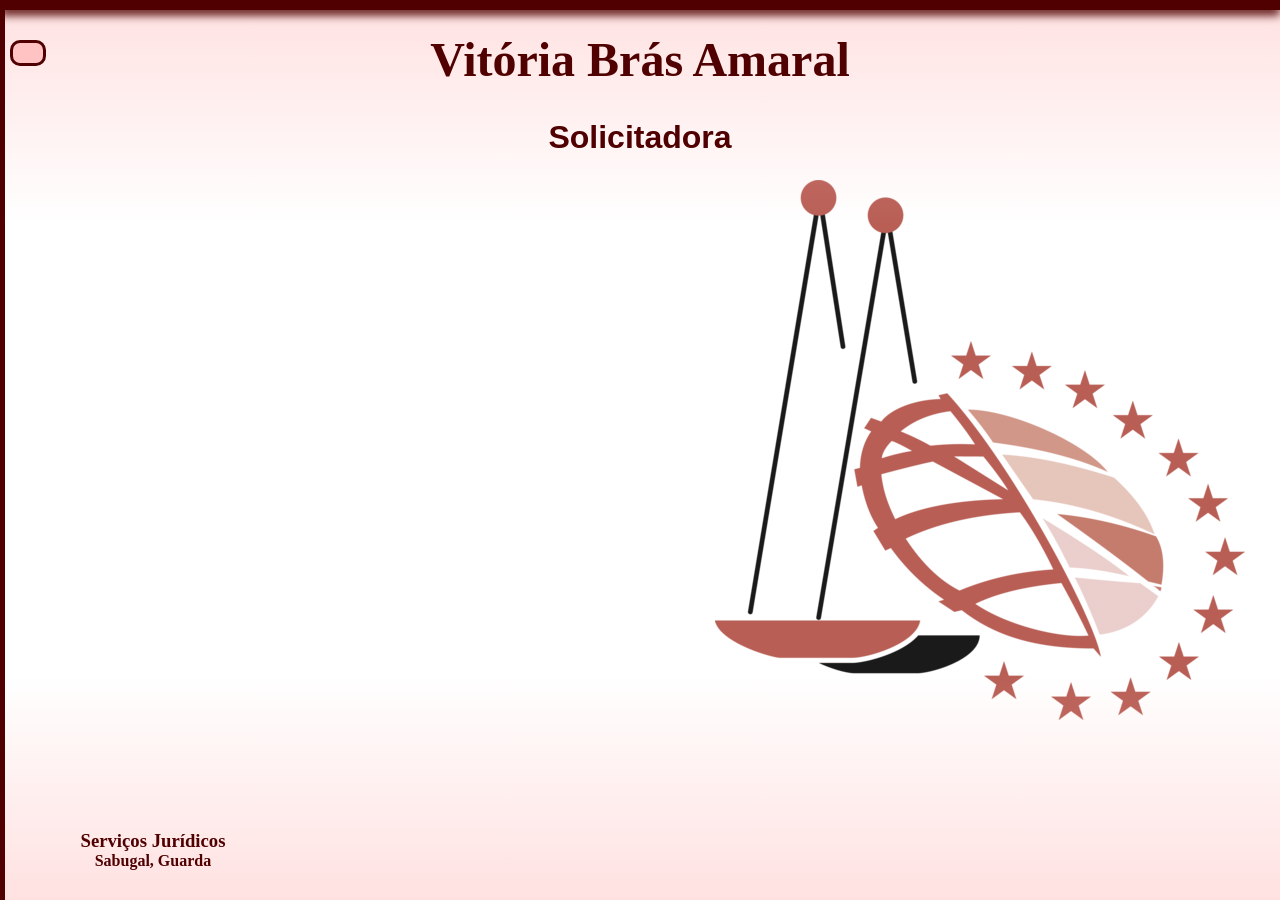
==== index.html @ fc7eff80 "Update index.html" ====
<!DOCTYPE html>
<html lang="pt">
<head>
    <meta charset="UTF-8">
    <title>Vitoria Amaral - Solicitadora</title>
    <link rel="icon" type="image/png" href="balan.png">
    <link rel="stylesheet" href="style.css">
</head>

<body onload="location.hash='#'" class="bg">

    <div class="header-bar"></div>

    <input type="checkbox" id="menu-toggle">
    <label for="menu-toggle" class="menu-btn"></label>

    <div class="sidebar">
        <br><br><br><br>
        <a href="#contactos">📞 Contactos</a>
        <a href="#servicos">📑 Serviços</a>
        <a href="#documentos">📄 Documentos</a>
        <a href="#consulta">📅 Marcações</a>
        <a href="#sobre">ℹ️ Sobre</a>
        <a href="#" class="close-menu">✖ Fechar</a>
    </div>
    
    <h1 class="titulo">Vitória Brás Amaral</h1>
    <h2 class="subtitulo">Solicitadora</h2>

    <br>

    <div id="contactos" class="conteudo">

        <div class="contact-item">
            <span class="icon">📞</span>
            <b>Telefone / Telemóvel:</b> 271753974 / 967000789
        </div>
        <br>
        <div class="contact-item">
            <span class="icon">📍</span>
            <b>Morada:</b> Largo da Fonte, nº 5, 1ºAndar, 6320-330
        </div>
        <br>
        <div class="contact-item">
            <span class="icon">📧</span>
            <b>Email:</b> 6556@solicitador.net
        </div>
        <br>
        <div class="contact-item">
            <span class="icon">⏰</span>
            <b>Horário:</b> Terça a Sexta-feira → 9:30 / 17:00
        </div>
        <br>
        <div class="modern-buttons">
            <a class="btn-modern call" href="tel:967000789">📞 Ligar</a>
            <a class="btn-modern email" href="mailto:6556@solicitador.net">✉️ Email</a>
            <a class="btn-modern whatsapp" href="https://wa.me/351967000789" target="_blank">💬 WhatsApp</a>
        </div>

    </div>

    <div id="servicos" class="conteudo">
        <h3>📑 Serviços Disponíveis</h3>
        <ul>
            <li>Reconhecimento de assinaturas</li>
            <li>Autenticação de documentos</li>
            <li>Processos jurídicos</li>
            <li>Apoio administrativo</li>
        </ul>
    </div>

    <div id="sobre" class="conteudo">
        <h3>ℹ️ Sobre</h3>
        <p>Profissional com vasta experiência em serviços jurídicos e administrativos.</p>
    </div>

    <div id="documentos" class="conteudo">
        <h3>📄 Documentos</h3>
        <ul>
            <li>Certidões</li>
            <li>Procurações</li>
            <li>Declarações</li>
        </ul>
    </div>

    <div id="consulta" class="conteudo">
    <h3>📅 Marcações</h3>

    <div class="modern-buttons">
        <a class="btn-modern call" href="tel:967000789">📞 Ligar</a>
        <a class="btn-modern email" href="mailto:6556@solicitador.net">✉️ Email</a>
        <a class="btn-modern whatsapp" href="https://wa.me/351967000789" target="_blank">💬 WhatsApp</a>
    </div>
</div>
    
    <div class="overlay"></div>

    <div class="footer-info">
        <h3 class="local">Serviços Jurídicos</h3>
        <h4 class="locala">Sabugal, Guarda</h4>
    </div>


</body>
</html>
---- style.css ----
.bg {
    background: linear-gradient(to bottom,rgba(255, 195, 195, 0.5),rgba(255, 255, 255, 0.10),rgba(255, 255, 255, 0.10),rgba(255, 255, 255, 0.10),rgba(255, 195, 195, 0.5)),url('solicitadora.png');
    background-repeat: no-repeat;
    background-position: right;
    background-attachment: fixed;
}

.titulo {
    color: rgb(80, 0, 0);
    font-size: 300%;
    font-family: Georgia, 'Times New Roman', Times, serif;
    text-align: center;   
}

.subtitulo {
    color: rgb(80, 0, 0);
    font-size: 200%;
    font-family: 'Franklin Gothic Medium', 'Arial Narrow', Arial, sans-serif;
    text-align: center;
}

.footer-info {
    position: fixed;
    bottom: 30px;
    text-align: center;
    transform: translateX(50%);
}

.footer-info h3,
.footer-info h4 {
    margin: 0;
    color: rgb(80, 0, 0);
}

#menu-toggle {
    display: none;
}

.menu-btn {
    position: fixed;
    top: 40px;
    left: 10px;
    background: rgb(255, 195, 195);
    color: rgb(80, 0, 0);
    padding: 10px 15px;
    font-weight: bold;
    border-radius: 10px;
    border: 3px solid rgb(80, 0, 0);
    cursor: pointer;
    z-index: 1000;
    text-align: center;
}

.menu-btn:hover {
    background: rgb(80 ,0, 0);
    color: rgb(255, 195, 195);
    border: 3px solid rgb(255, 195, 195);
    box-shadow: 0 0 15px rgb(80, 0, 0);
}

.sidebar {
    position: fixed;
    top: 0;
    left: -300px;
    overflow: hidden;
    width: 260px;
    height: 100%;
    background: linear-gradient(to bottom,rgba(255, 195, 195, 0.5),rgba(255, 255, 255, 0.10),rgba(255, 255, 255, 0.10),rgba(255, 255, 255, 0.10),rgba(255, 195, 195, 0.5));
    border-right: 5px solid rgb(80, 0, 0);
    padding: 20px;
    transition: 1s;
    z-index: 999;
}


.sidebar a {
    display: block;
    padding: 12px;
    margin: 10px 0;
    background: rgb(255, 195, 195);
    color: rgb(80, 0, 0);
    font-weight: bold;
    text-decoration: none;
    border-radius: 6px;
    border: 3px solid rgb(80, 0, 0);
    transition: 0.5s;
}

.sidebar a:hover {
    background: rgb(80, 0, 0);
    color: rgb(255, 195, 195);
    border: 3px solid rgb(255, 195, 195);
}

#menu-toggle:checked ~ .sidebar {
    left: 0;
}

.conteudo {
    width: 45%;
    padding: 25px;
    border: 4px solid rgb(80, 0, 0);
    background: linear-gradient(to bottom, rgb(255, 195, 195), rgb(255, 240, 240));
    border-radius: 25px;
    font-size: 20px;
    display: none;
    color: rgb(80, 0, 0);
    box-shadow: 0px 10px 25px rgb(80, 0, 0);
    transform: perspective(900px) rotateX(8deg) translateY(15px);
    opacity: 0;
    transition: opacity 1s ease, transform 1s ease;
    margin-left: 350px;
    position: relative;
    z-index: 1001;
}

#contactos:target,
#servicos:target,
#sobre:target,
#documentos:target {
    display: block;
    opacity: 1;
    transform: perspective(900px) rotateX(0deg) translateY(0);
}

.modern-buttons {
    margin-top: 25px;
    display: flex;
    gap: 10px;
}

.btn-modern {
    padding: 12px 22px;
    border-radius: 50px;
    font-size: 15px;
    font-weight: bold;
    text-decoration: none;
    color: rgb(80, 0, 0);
    background: linear-gradient(to bottom,rgb(255, 255, 255),rgb(255, 195, 195));
    border: 3px solid rgb(80, 0, 0);
    font-family: Verdana, Geneva, Tahoma, sans-serif;
    transition: 0.3s ease;
    display: flex;
    align-items: center;
    gap: 8px;
}

.btn-modern:hover {
    background: rgb(80, 0, 0);
    color: rgb(255, 195, 195);
    border-color: rgb(255, 195, 195);
    box-shadow: 0 0 15px rgb(80, 0, 0);
    transform: scale(1.07);
}

.close-menu {
    display: block;
    padding: 12px;
    margin-bottom: 20px;
    background: rgb(255, 195, 195);
    color: rgb(80, 0, 0);
    font-weight: bold;
    text-decoration: none;
    border-radius: 6px;
    border: 3px solid rgb(80, 0, 0);
    text-align: center;
}

.close-menu:hover {
    background: rgb(80, 0, 0);
    color: rgb(255, 195, 195);
    border-color: rgb(255, 195, 195);
}

#consulta:target {
    display: block;
    opacity: 1;
    transform: perspective(900px) rotateX(0deg) translateY(0);
}

.overlay {
    position: fixed;
    top: 0;
    left: 0;
    width: 100%;
    height: 100%;
    background: rgba(0,0,0,0.35);
    backdrop-filter: blur(3px);
    display: none;
    z-index: 900;
    transition: 0.5s ease;
}

#menu-toggle:checked ~ .overlay {
    display: block;
}

#menu-toggle:checked ~ .overlay {
    display: block;
}

#contactos:target ~ .overlay,
#servicos:target ~ .overlay,
#sobre:target ~ .overlay,
#documentos:target ~ .overlay,
#consulta:target ~ .overlay {
    display: block;
}

.header-bar {
    width: 100%;
    height: 10px;
    background: rgb(80, 0, 0);
    box-shadow: 0 5px 10px rgb(80, 0, 0);
    position: fixed;
    top: 0;
    left: 0;
    z-index: 1500;
}
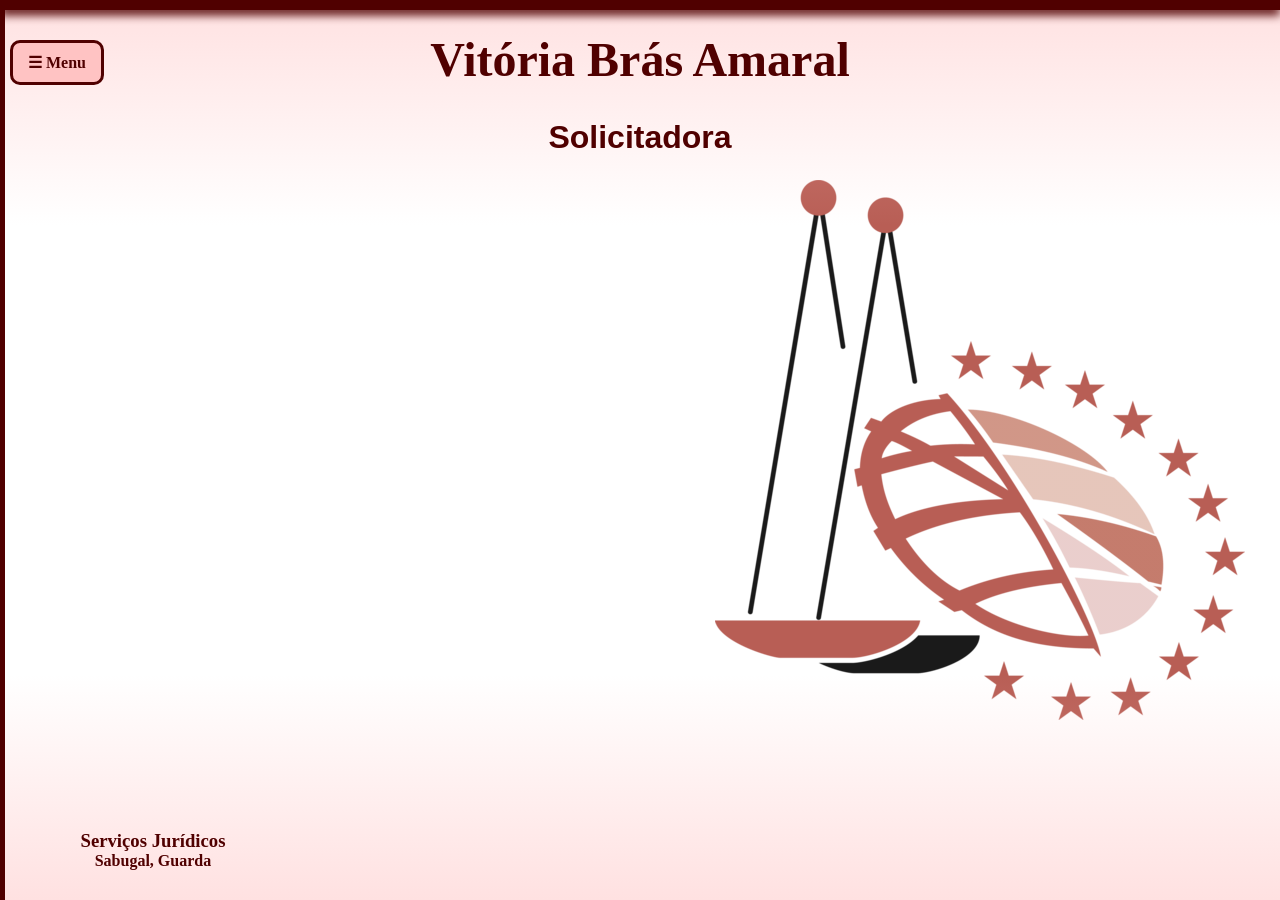
==== commit 81c7de5b: "Update index.html" ====
--- a/index.html
+++ b/index.html
@@ -21,7 +21,7 @@
         <a href="#documentos">📄 Documentos</a>
         <a href="#consulta">📅 Marcações</a>
         <a href="#sobre">ℹ️ Sobre</a>
-        <a href="#" class="close-menu">✖ Fechar</a>
+        <a href="#" class="close-menu">↩ Retroceder</a>
     </div>
     
     <h1 class="titulo">Vitória Brás Amaral</h1>
--- a/style.css
+++ b/style.css
@@ -56,6 +56,14 @@
     color: rgb(255, 195, 195);
     border: 3px solid rgb(255, 195, 195);
     box-shadow: 0 0 15px rgb(80, 0, 0);
+}
+
+.menu-btn::after {
+    content: "☰ Menu";
+}
+
+#menu-toggle:checked + .menu-btn::after {
+    content: "✖ Fechar";
 }
 
 .sidebar {
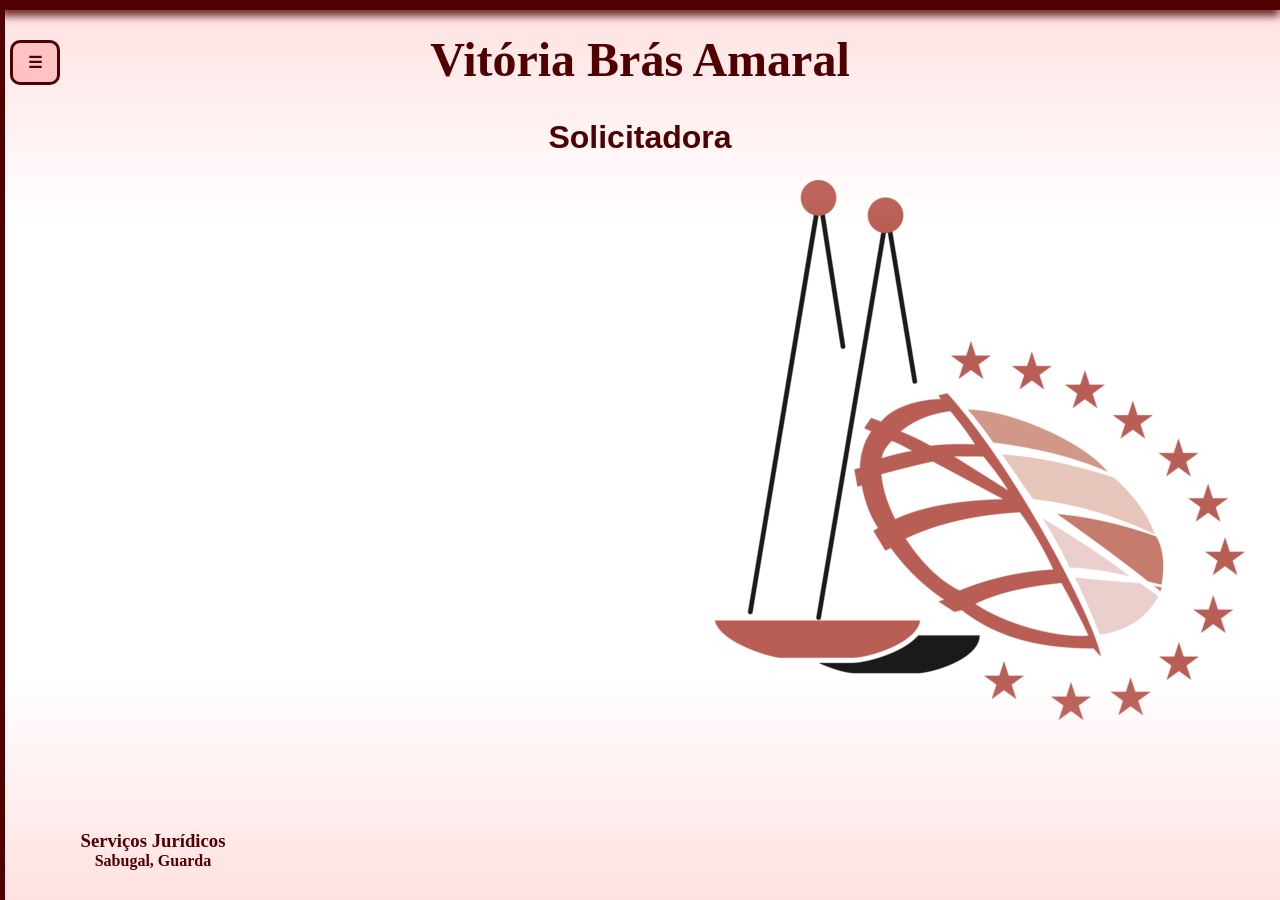
==== commit 3d1d42e0: "Update index.html" ====
--- a/index.html
+++ b/index.html
@@ -21,7 +21,7 @@
         <a href="#documentos">📄 Documentos</a>
         <a href="#consulta">📅 Marcações</a>
         <a href="#sobre">ℹ️ Sobre</a>
-        <a href="#" class="close-menu">↩ Retroceder</a>
+        <a href="#" class="back">↩ Retroceder</a>
     </div>
     
     <h1 class="titulo">Vitória Brás Amaral</h1>
--- a/style.css
+++ b/style.css
@@ -59,7 +59,7 @@
 }
 
 .menu-btn::after {
-    content: "☰ Menu";
+    content: "☰";
 }
 
 #menu-toggle:checked + .menu-btn::after {
@@ -161,7 +161,7 @@
     transform: scale(1.07);
 }
 
-.close-menu {
+.back {
     display: block;
     padding: 12px;
     margin-bottom: 20px;
@@ -174,7 +174,7 @@
     text-align: center;
 }
 
-.close-menu:hover {
+.back:hover {
     background: rgb(80, 0, 0);
     color: rgb(255, 195, 195);
     border-color: rgb(255, 195, 195);
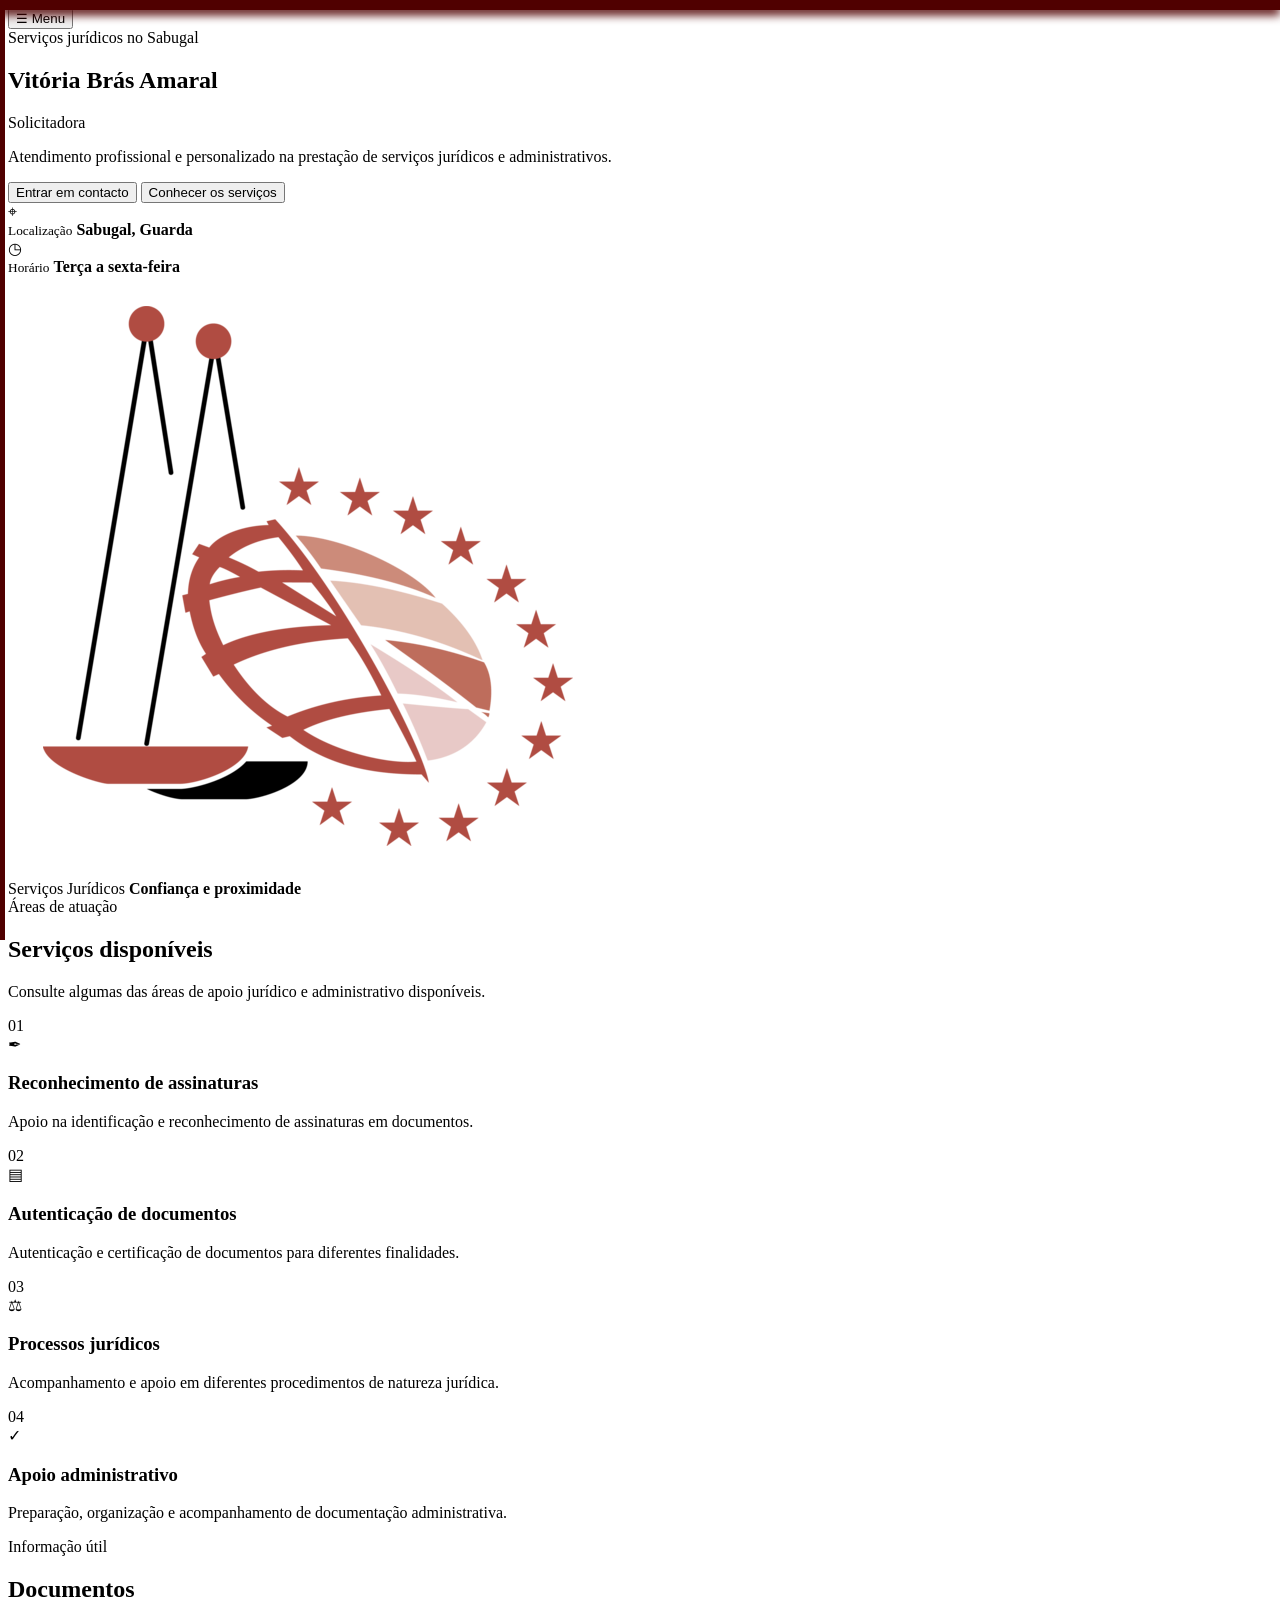
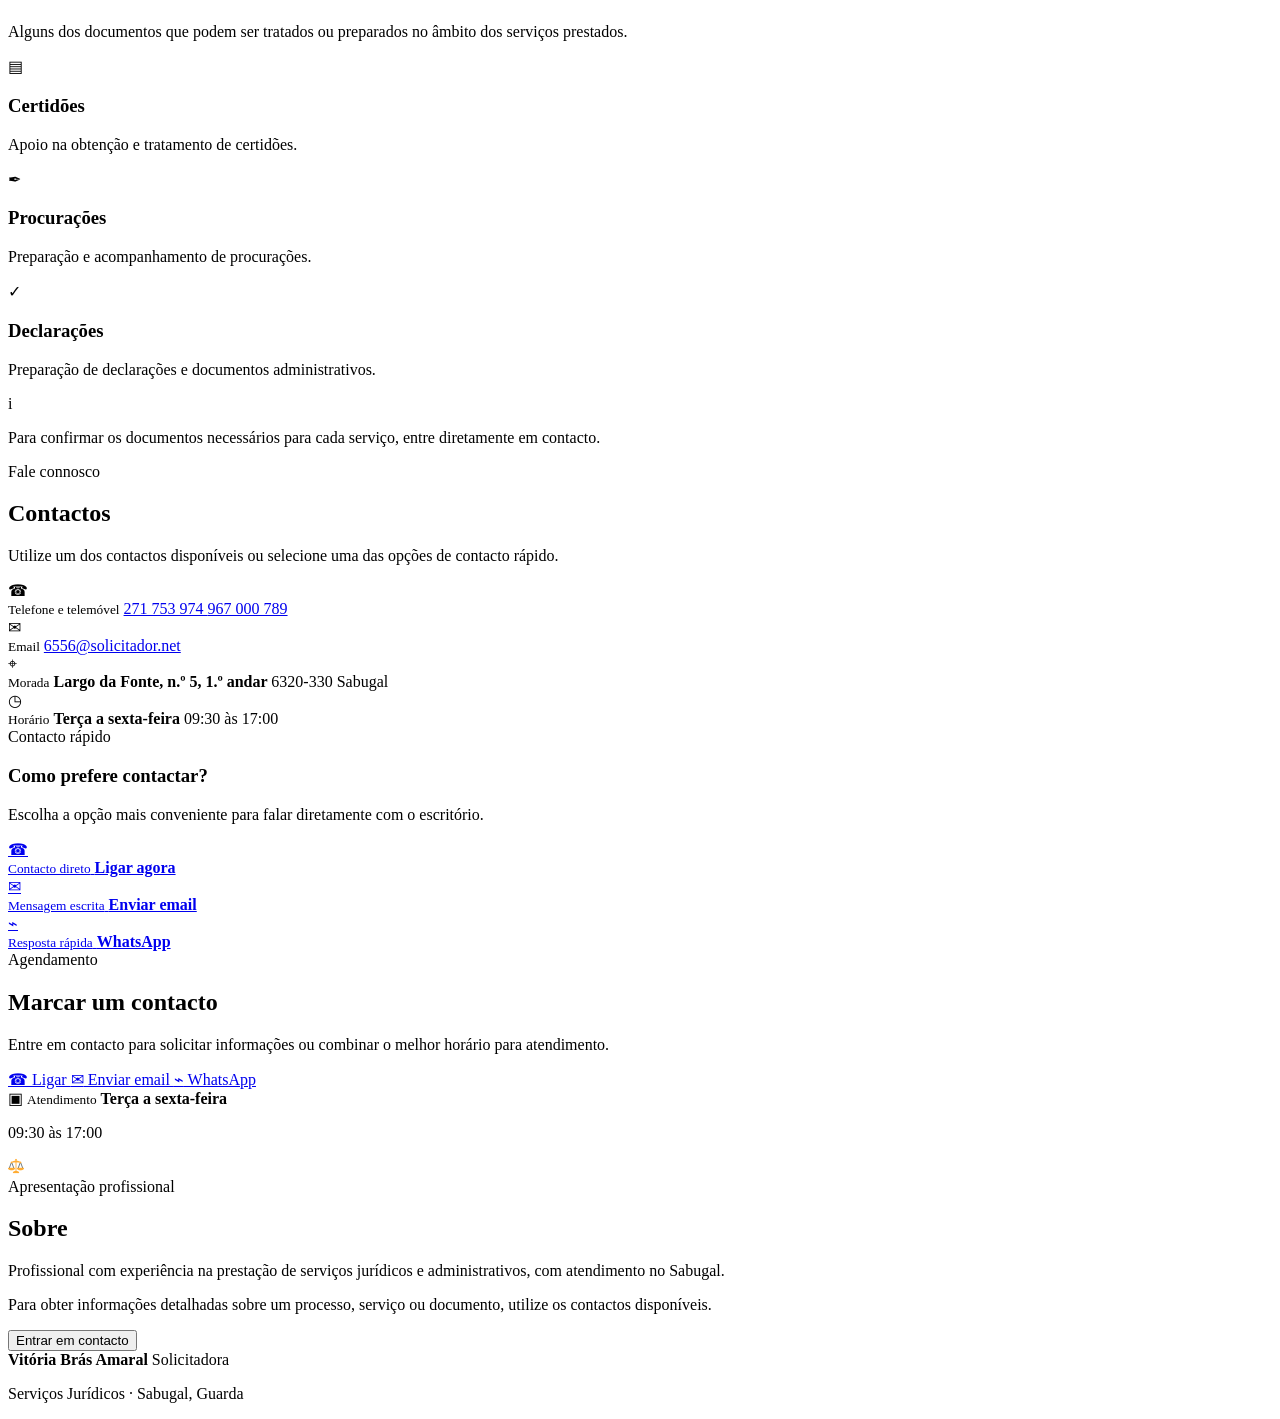
==== commit 87871b8b: "Update index.html" ====
--- a/index.html
+++ b/index.html
@@ -1,105 +1,643 @@
 <!DOCTYPE html>
-<html lang="pt">
+<html lang="pt-PT">
+
 <head>
     <meta charset="UTF-8">
-    <title>Vitoria Amaral - Solicitadora</title>
-    <link rel="icon" type="image/png" href="balan.png">
-    <link rel="stylesheet" href="style.css">
+
+    <meta
+        name="viewport"
+        content="width=device-width, initial-scale=1.0"
+    >
+
+    <meta
+        name="description"
+        content="Vitória Brás Amaral, Solicitadora no Sabugal. Serviços jurídicos, contactos e marcações."
+    >
+
+    <title>Vitória Brás Amaral | Solicitadora</title>
+
+    <link
+        rel="icon"
+        type="image/png"
+        href="balan.png"
+    >
+
+    <link
+        rel="stylesheet"
+        href="style.css"
+    >
 </head>
 
-<body onload="location.hash='#'" class="bg">
-
+<body>
+
+    <!-- Barra decorativa superior -->
     <div class="header-bar"></div>
 
-    <input type="checkbox" id="menu-toggle">
-    <label for="menu-toggle" class="menu-btn"></label>
-
-    <div class="sidebar">
-        <br><br><br><br>
-        <a href="#contactos">📞 Contactos</a>
-        <a href="#servicos">📑 Serviços</a>
-        <a href="#documentos">📄 Documentos</a>
-        <a href="#consulta">📅 Marcações</a>
-        <a href="#sobre">ℹ️ Sobre</a>
-        <a href="#" class="back">↩ Retroceder</a>
-    </div>
-    
-    <h1 class="titulo">Vitória Brás Amaral</h1>
-    <h2 class="subtitulo">Solicitadora</h2>
-
-    <br>
-
-    <div id="contactos" class="conteudo">
-
-        <div class="contact-item">
-            <span class="icon">📞</span>
-            <b>Telefone / Telemóvel:</b> 271753974 / 967000789
+    <!-- Botão que abre o menu lateral -->
+    <button
+        type="button"
+        class="menu-button"
+        id="menuButton"
+        aria-label="Abrir menu"
+        aria-expanded="false"
+        aria-controls="sidebar"
+    >
+        <span class="menu-icon">☰</span>
+        <span class="menu-button-text">Menu</span>
+    </button>
+
+    <!-- Fundo escuro apresentado quando o menu está aberto -->
+    <div
+        class="menu-overlay"
+        id="menuOverlay"
+    ></div>
+
+    <!-- Menu lateral -->
+    <aside
+        class="sidebar"
+        id="sidebar"
+        aria-hidden="true"
+    >
+        <div class="sidebar-header">
+
+            <div class="sidebar-brand">
+                <img
+                    src="balan.png"
+                    alt=""
+                    class="sidebar-logo"
+                >
+
+                <div>
+                    <strong>Vitória Brás Amaral</strong>
+                    <span>Solicitadora</span>
+                </div>
+            </div>
+
+            <button
+                type="button"
+                class="sidebar-close"
+                id="sidebarClose"
+                aria-label="Fechar menu"
+            >
+                ×
+            </button>
+
         </div>
-        <br>
-        <div class="contact-item">
-            <span class="icon">📍</span>
-            <b>Morada:</b> Largo da Fonte, nº 5, 1ºAndar, 6320-330
+
+        <nav
+            class="sidebar-navigation"
+            aria-label="Menu principal"
+        >
+            <button
+                type="button"
+                class="navigation-item active"
+                data-section="inicio"
+            >
+                <span class="navigation-icon">⌂</span>
+                <span>Início</span>
+            </button>
+
+            <button
+                type="button"
+                class="navigation-item"
+                data-section="servicos"
+            >
+                <span class="navigation-icon">⚖</span>
+                <span>Serviços</span>
+            </button>
+
+            <button
+                type="button"
+                class="navigation-item"
+                data-section="documentos"
+            >
+                <span class="navigation-icon">▤</span>
+                <span>Documentos</span>
+            </button>
+
+            <button
+                type="button"
+                class="navigation-item"
+                data-section="contactos"
+            >
+                <span class="navigation-icon">☎</span>
+                <span>Contactos</span>
+            </button>
+
+            <button
+                type="button"
+                class="navigation-item"
+                data-section="marcacoes"
+            >
+                <span class="navigation-icon">▣</span>
+                <span>Marcações</span>
+            </button>
+
+            <button
+                type="button"
+                class="navigation-item"
+                data-section="sobre"
+            >
+                <span class="navigation-icon">i</span>
+                <span>Sobre</span>
+            </button>
+        </nav>
+
+        <div class="sidebar-footer">
+            <span>Serviços Jurídicos</span>
+            <small>Sabugal, Guarda</small>
         </div>
-        <br>
-        <div class="contact-item">
-            <span class="icon">📧</span>
-            <b>Email:</b> 6556@solicitador.net
+    </aside>
+
+    <!-- Conteúdo principal -->
+    <main>
+
+        <!-- INÍCIO -->
+        <section
+            class="page-section active"
+            id="inicio"
+        >
+            <div class="hero">
+
+                <div class="hero-content">
+
+                    <div class="hero-label">
+                        Serviços jurídicos no Sabugal
+                    </div>
+
+                    <h1>
+                        Vitória Brás
+                        <span>Amaral</span>
+                    </h1>
+
+                    <p class="hero-profession">
+                        Solicitadora
+                    </p>
+
+                    <p class="hero-description">
+                        Atendimento profissional e personalizado na prestação
+                        de serviços jurídicos e administrativos.
+                    </p>
+
+                    <div class="hero-actions">
+
+                        <button
+                            type="button"
+                            class="primary-button"
+                            data-open-section="contactos"
+                        >
+                            Entrar em contacto
+                        </button>
+
+                        <button
+                            type="button"
+                            class="secondary-button"
+                            data-open-section="servicos"
+                        >
+                            Conhecer os serviços
+                        </button>
+
+                    </div>
+
+                    <div class="hero-details">
+
+                        <div class="hero-detail">
+                            <span class="detail-icon">⌖</span>
+
+                            <div>
+                                <small>Localização</small>
+                                <strong>Sabugal, Guarda</strong>
+                            </div>
+                        </div>
+
+                        <div class="hero-detail">
+                            <span class="detail-icon">◷</span>
+
+                            <div>
+                                <small>Horário</small>
+                                <strong>Terça a sexta-feira</strong>
+                            </div>
+                        </div>
+
+                    </div>
+
+                </div>
+
+                <div class="hero-image-area">
+
+                    <div class="hero-image-decoration"></div>
+
+                    <img
+                        src="solicitadora.png"
+                        alt="Imagem de apresentação profissional"
+                        class="hero-image"
+                    >
+
+                    <div class="professional-card">
+                        <span>Serviços Jurídicos</span>
+                        <strong>Confiança e proximidade</strong>
+                    </div>
+
+                </div>
+
+            </div>
+        </section>
+
+        <!-- SERVIÇOS -->
+        <section
+            class="page-section"
+            id="servicos"
+        >
+            <div class="section-container">
+
+                <div class="section-heading">
+                    <span class="section-label">Áreas de atuação</span>
+                    <h2>Serviços disponíveis</h2>
+
+                    <p>
+                        Consulte algumas das áreas de apoio jurídico e
+                        administrativo disponíveis.
+                    </p>
+                </div>
+
+                <div class="service-grid">
+
+                    <article class="service-card">
+                        <span class="service-number">01</span>
+                        <div class="service-icon">✒</div>
+                        <h3>Reconhecimento de assinaturas</h3>
+                        <p>
+                            Apoio na identificação e reconhecimento de
+                            assinaturas em documentos.
+                        </p>
+                    </article>
+
+                    <article class="service-card">
+                        <span class="service-number">02</span>
+                        <div class="service-icon">▤</div>
+                        <h3>Autenticação de documentos</h3>
+                        <p>
+                            Autenticação e certificação de documentos para
+                            diferentes finalidades.
+                        </p>
+                    </article>
+
+                    <article class="service-card">
+                        <span class="service-number">03</span>
+                        <div class="service-icon">⚖</div>
+                        <h3>Processos jurídicos</h3>
+                        <p>
+                            Acompanhamento e apoio em diferentes procedimentos
+                            de natureza jurídica.
+                        </p>
+                    </article>
+
+                    <article class="service-card">
+                        <span class="service-number">04</span>
+                        <div class="service-icon">✓</div>
+                        <h3>Apoio administrativo</h3>
+                        <p>
+                            Preparação, organização e acompanhamento de
+                            documentação administrativa.
+                        </p>
+                    </article>
+
+                </div>
+
+            </div>
+        </section>
+
+        <!-- DOCUMENTOS -->
+        <section
+            class="page-section"
+            id="documentos"
+        >
+            <div class="section-container">
+
+                <div class="section-heading">
+                    <span class="section-label">Informação útil</span>
+                    <h2>Documentos</h2>
+
+                    <p>
+                        Alguns dos documentos que podem ser tratados ou
+                        preparados no âmbito dos serviços prestados.
+                    </p>
+                </div>
+
+                <div class="document-list">
+
+                    <article class="document-card">
+                        <span class="document-icon">▤</span>
+
+                        <div>
+                            <h3>Certidões</h3>
+                            <p>
+                                Apoio na obtenção e tratamento de certidões.
+                            </p>
+                        </div>
+                    </article>
+
+                    <article class="document-card">
+                        <span class="document-icon">✒</span>
+
+                        <div>
+                            <h3>Procurações</h3>
+                            <p>
+                                Preparação e acompanhamento de procurações.
+                            </p>
+                        </div>
+                    </article>
+
+                    <article class="document-card">
+                        <span class="document-icon">✓</span>
+
+                        <div>
+                            <h3>Declarações</h3>
+                            <p>
+                                Preparação de declarações e documentos
+                                administrativos.
+                            </p>
+                        </div>
+                    </article>
+
+                </div>
+
+                <div class="section-note">
+                    <span>i</span>
+
+                    <p>
+                        Para confirmar os documentos necessários para cada
+                        serviço, entre diretamente em contacto.
+                    </p>
+                </div>
+
+            </div>
+        </section>
+
+        <!-- CONTACTOS -->
+        <section
+            class="page-section"
+            id="contactos"
+        >
+            <div class="section-container">
+
+                <div class="section-heading">
+                    <span class="section-label">Fale connosco</span>
+                    <h2>Contactos</h2>
+
+                    <p>
+                        Utilize um dos contactos disponíveis ou selecione uma
+                        das opções de contacto rápido.
+                    </p>
+                </div>
+
+                <div class="contact-layout">
+
+                    <div class="contact-cards">
+
+                        <article class="contact-card">
+                            <span class="contact-icon">☎</span>
+
+                            <div>
+                                <small>Telefone e telemóvel</small>
+
+                                <a href="tel:271753974">
+                                    271 753 974
+                                </a>
+
+                                <a href="tel:967000789">
+                                    967 000 789
+                                </a>
+                            </div>
+                        </article>
+
+                        <article class="contact-card">
+                            <span class="contact-icon">✉</span>
+
+                            <div>
+                                <small>Email</small>
+
+                                <a href="mailto:6556@solicitador.net">
+                                    6556@solicitador.net
+                                </a>
+                            </div>
+                        </article>
+
+                        <article class="contact-card">
+                            <span class="contact-icon">⌖</span>
+
+                            <div>
+                                <small>Morada</small>
+
+                                <strong>
+                                    Largo da Fonte, n.º 5, 1.º andar
+                                </strong>
+
+                                <span>6320-330 Sabugal</span>
+                            </div>
+                        </article>
+
+                        <article class="contact-card">
+                            <span class="contact-icon">◷</span>
+
+                            <div>
+                                <small>Horário</small>
+                                <strong>Terça a sexta-feira</strong>
+                                <span>09:30 às 17:00</span>
+                            </div>
+                        </article>
+
+                    </div>
+
+                    <div class="quick-contact">
+
+                        <span class="section-label">Contacto rápido</span>
+                        <h3>Como prefere contactar?</h3>
+
+                        <p>
+                            Escolha a opção mais conveniente para falar
+                            diretamente com o escritório.
+                        </p>
+
+                        <div class="quick-contact-buttons">
+
+                            <a
+                                class="contact-action"
+                                href="tel:967000789"
+                            >
+                                <span>☎</span>
+                                <div>
+                                    <small>Contacto direto</small>
+                                    <strong>Ligar agora</strong>
+                                </div>
+                            </a>
+
+                            <a
+                                class="contact-action"
+                                href="mailto:6556@solicitador.net"
+                            >
+                                <span>✉</span>
+                                <div>
+                                    <small>Mensagem escrita</small>
+                                    <strong>Enviar email</strong>
+                                </div>
+                            </a>
+
+                            <a
+                                class="contact-action"
+                                href="https://wa.me/351967000789"
+                                target="_blank"
+                                rel="noopener noreferrer"
+                            >
+                                <span>⌁</span>
+                                <div>
+                                    <small>Resposta rápida</small>
+                                    <strong>WhatsApp</strong>
+                                </div>
+                            </a>
+
+                        </div>
+
+                    </div>
+
+                </div>
+
+            </div>
+        </section>
+
+        <!-- MARCAÇÕES -->
+        <section
+            class="page-section"
+            id="marcacoes"
+        >
+            <div class="section-container">
+
+                <div class="booking-panel">
+
+                    <div class="booking-content">
+                        <span class="section-label">Agendamento</span>
+                        <h2>Marcar um contacto</h2>
+
+                        <p>
+                            Entre em contacto para solicitar informações ou
+                            combinar o melhor horário para atendimento.
+                        </p>
+
+                        <div class="booking-options">
+
+                            <a
+                                href="tel:967000789"
+                                class="booking-button"
+                            >
+                                <span>☎</span>
+                                Ligar
+                            </a>
+
+                            <a
+                                href="mailto:6556@solicitador.net"
+                                class="booking-button"
+                            >
+                                <span>✉</span>
+                                Enviar email
+                            </a>
+
+                            <a
+                                href="https://wa.me/351967000789"
+                                target="_blank"
+                                rel="noopener noreferrer"
+                                class="booking-button"
+                            >
+                                <span>⌁</span>
+                                WhatsApp
+                            </a>
+
+                        </div>
+
+                    </div>
+
+                    <div class="booking-decoration">
+
+                        <div class="calendar-card">
+                            <span class="calendar-icon">▣</span>
+                            <small>Atendimento</small>
+                            <strong>Terça a sexta-feira</strong>
+                            <p>09:30 às 17:00</p>
+                        </div>
+
+                    </div>
+
+                </div>
+
+            </div>
+        </section>
+
+        <!-- SOBRE -->
+        <section
+            class="page-section"
+            id="sobre"
+        >
+            <div class="section-container">
+
+                <div class="about-layout">
+
+                    <div class="about-visual">
+                        <img
+                            src="balan.png"
+                            alt=""
+                            class="about-logo"
+                        >
+                    </div>
+
+                    <div class="about-content">
+                        <span class="section-label">
+                            Apresentação profissional
+                        </span>
+
+                        <h2>Sobre</h2>
+
+                        <p>
+                            Profissional com experiência na prestação de
+                            serviços jurídicos e administrativos, com
+                            atendimento no Sabugal.
+                        </p>
+
+                        <p>
+                            Para obter informações detalhadas sobre um processo,
+                            serviço ou documento, utilize os contactos
+                            disponíveis.
+                        </p>
+
+                        <button
+                            type="button"
+                            class="primary-button"
+                            data-open-section="contactos"
+                        >
+                            Entrar em contacto
+                        </button>
+
+                    </div>
+
+                </div>
+
+            </div>
+        </section>
+
+    </main>
+
+    <!-- Rodapé -->
+    <footer class="main-footer">
+
+        <div>
+            <strong>Vitória Brás Amaral</strong>
+            <span>Solicitadora</span>
         </div>
-        <br>
-        <div class="contact-item">
-            <span class="icon">⏰</span>
-            <b>Horário:</b> Terça a Sexta-feira → 9:30 / 17:00
-        </div>
-        <br>
-        <div class="modern-buttons">
-            <a class="btn-modern call" href="tel:967000789">📞 Ligar</a>
-            <a class="btn-modern email" href="mailto:6556@solicitador.net">✉️ Email</a>
-            <a class="btn-modern whatsapp" href="https://wa.me/351967000789" target="_blank">💬 WhatsApp</a>
-        </div>
-
-    </div>
-
-    <div id="servicos" class="conteudo">
-        <h3>📑 Serviços Disponíveis</h3>
-        <ul>
-            <li>Reconhecimento de assinaturas</li>
-            <li>Autenticação de documentos</li>
-            <li>Processos jurídicos</li>
-            <li>Apoio administrativo</li>
-        </ul>
-    </div>
-
-    <div id="sobre" class="conteudo">
-        <h3>ℹ️ Sobre</h3>
-        <p>Profissional com vasta experiência em serviços jurídicos e administrativos.</p>
-    </div>
-
-    <div id="documentos" class="conteudo">
-        <h3>📄 Documentos</h3>
-        <ul>
-            <li>Certidões</li>
-            <li>Procurações</li>
-            <li>Declarações</li>
-        </ul>
-    </div>
-
-    <div id="consulta" class="conteudo">
-    <h3>📅 Marcações</h3>
-
-    <div class="modern-buttons">
-        <a class="btn-modern call" href="tel:967000789">📞 Ligar</a>
-        <a class="btn-modern email" href="mailto:6556@solicitador.net">✉️ Email</a>
-        <a class="btn-modern whatsapp" href="https://wa.me/351967000789" target="_blank">💬 WhatsApp</a>
-    </div>
-</div>
-    
-    <div class="overlay"></div>
-
-    <div class="footer-info">
-        <h3 class="local">Serviços Jurídicos</h3>
-        <h4 class="locala">Sabugal, Guarda</h4>
-    </div>
-
+
+        <p>Serviços Jurídicos · Sabugal, Guarda</p>
+
+    </footer>
+
+    <script src="script.js"></script>
 
 </body>
+
 </html>
--- a/style.css
+++ b/style.css
@@ -59,7 +59,7 @@
 }
 
 .menu-btn::after {
-    content: "☰";
+    content: "☰ Informações";
 }
 
 #menu-toggle:checked + .menu-btn::after {
@@ -114,9 +114,9 @@
     display: none;
     color: rgb(80, 0, 0);
     box-shadow: 0px 10px 25px rgb(80, 0, 0);
-    transform: perspective(900px) rotateX(8deg) translateY(15px);
+    transform: translateY(30px);
     opacity: 0;
-    transition: opacity 1s ease, transform 1s ease;
+    transition: opacity 1s ease-out, transform 1s ease-out;
     margin-left: 350px;
     position: relative;
     z-index: 1001;
@@ -128,7 +128,7 @@
 #documentos:target {
     display: block;
     opacity: 1;
-    transform: perspective(900px) rotateX(0deg) translateY(0);
+    transform: translateY(0);
 }
 
 .modern-buttons {
@@ -147,7 +147,7 @@
     background: linear-gradient(to bottom,rgb(255, 255, 255),rgb(255, 195, 195));
     border: 3px solid rgb(80, 0, 0);
     font-family: Verdana, Geneva, Tahoma, sans-serif;
-    transition: 0.3s ease;
+    transition: 0.5s ease;
     display: flex;
     align-items: center;
     gap: 8px;
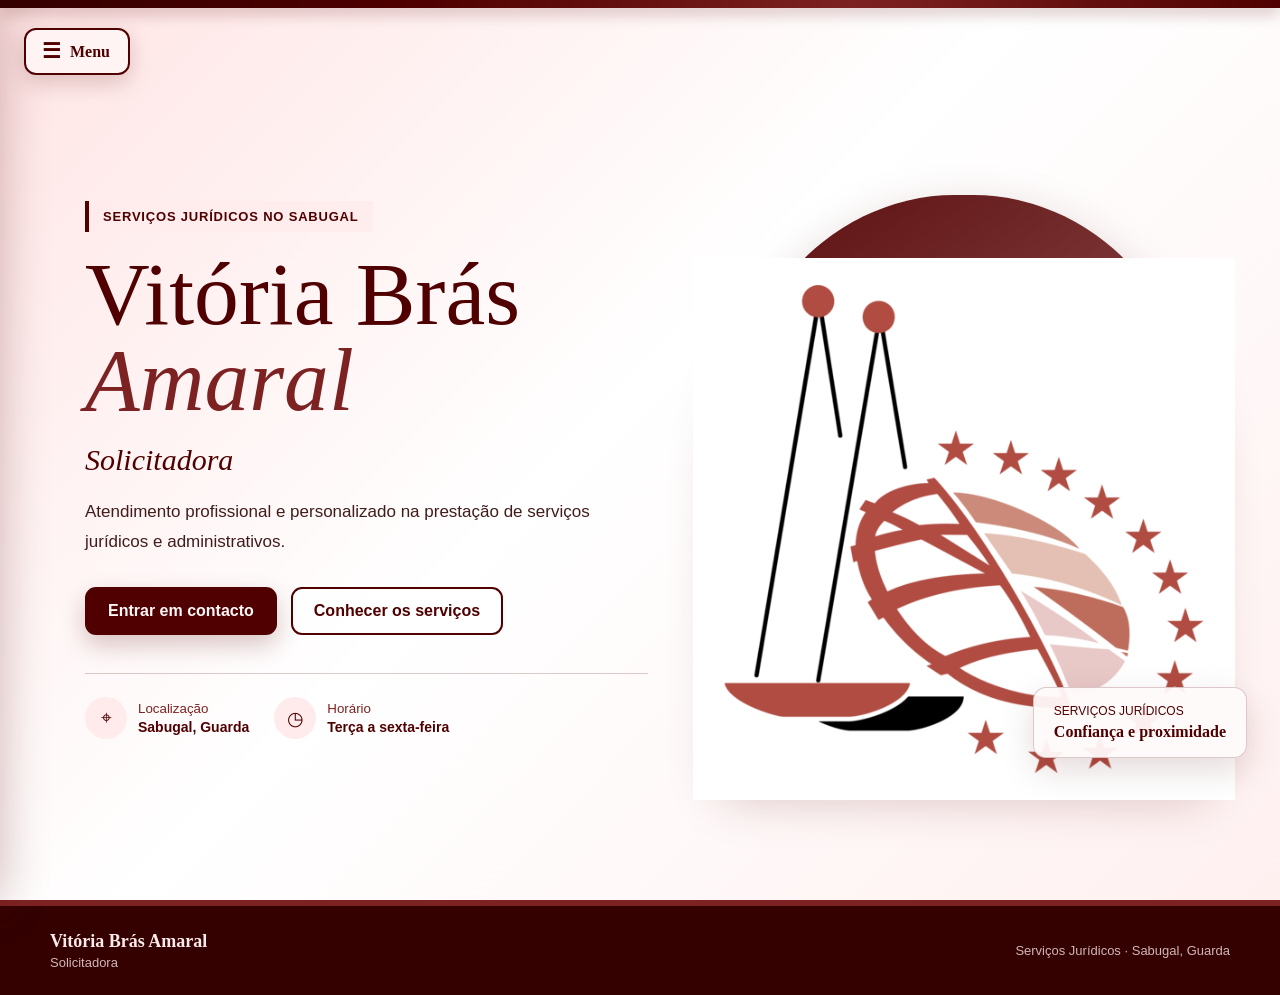
==== commit 2005a7f3: "Update index.html" ====
--- a/index.html
+++ b/index.html
@@ -582,7 +582,7 @@
 
                     <div class="about-visual">
                         <img
-                            src="balan.png"
+                            src="solicitadora.png"
                             alt=""
                             class="about-logo"
                         >
--- a/style.css
+++ b/style.css
@@ -1,227 +1,1351 @@
-.bg {
-    background: linear-gradient(to bottom,rgba(255, 195, 195, 0.5),rgba(255, 255, 255, 0.10),rgba(255, 255, 255, 0.10),rgba(255, 255, 255, 0.10),rgba(255, 195, 195, 0.5)),url('solicitadora.png');
-    background-repeat: no-repeat;
-    background-position: right;
-    background-attachment: fixed;
-}
-
-.titulo {
-    color: rgb(80, 0, 0);
-    font-size: 300%;
-    font-family: Georgia, 'Times New Roman', Times, serif;
-    text-align: center;   
-}
-
-.subtitulo {
-    color: rgb(80, 0, 0);
-    font-size: 200%;
-    font-family: 'Franklin Gothic Medium', 'Arial Narrow', Arial, sans-serif;
-    text-align: center;
-}
-
-.footer-info {
+/* =========================================================
+   CONFIGURAÇÕES GERAIS
+   ========================================================= */
+
+:root {
+    --vinho: rgb(80, 0, 0);
+    --vinho-escuro: rgb(52, 0, 0);
+    --vinho-claro: rgb(125, 34, 34);
+
+    --rosa: rgb(255, 195, 195);
+    --rosa-claro: rgb(255, 235, 235);
+    --rosa-muito-claro: rgb(255, 247, 247);
+
+    --branco: rgb(255, 255, 255);
+    --texto: rgb(65, 28, 28);
+
+    --sombra-suave: 0 12px 35px rgba(80, 0, 0, 0.15);
+    --sombra-media: 0 18px 50px rgba(80, 0, 0, 0.22);
+
+    --transicao: 0.35s ease;
+}
+
+* {
+    box-sizing: border-box;
+    margin: 0;
+    padding: 0;
+}
+
+html {
+    scroll-behavior: smooth;
+}
+
+body {
+    min-height: 100vh;
+    color: var(--texto);
+    background:
+        linear-gradient(
+            135deg,
+            rgba(255, 195, 195, 0.45),
+            rgba(255, 255, 255, 0.92) 45%,
+            rgba(255, 230, 230, 0.65)
+        );
+    font-family: Verdana, Geneva, Tahoma, sans-serif;
+    overflow-x: hidden;
+}
+
+button,
+a {
+    -webkit-tap-highlight-color: transparent;
+}
+
+button {
+    font: inherit;
+}
+
+/* =========================================================
+   BARRA SUPERIOR
+   ========================================================= */
+
+.header-bar {
     position: fixed;
-    bottom: 30px;
-    text-align: center;
-    transform: translateX(50%);
-}
-
-.footer-info h3,
-.footer-info h4 {
-    margin: 0;
-    color: rgb(80, 0, 0);
-}
-
-#menu-toggle {
-    display: none;
-}
-
-.menu-btn {
+    top: 0;
+    left: 0;
+    z-index: 2000;
+
+    width: 100%;
+    height: 8px;
+
+    background:
+        linear-gradient(
+            90deg,
+            var(--vinho-escuro),
+            var(--vinho),
+            var(--vinho-claro),
+            var(--vinho)
+        );
+
+    box-shadow: 0 4px 16px rgba(80, 0, 0, 0.35);
+}
+
+/* =========================================================
+   BOTÃO DO MENU
+   ========================================================= */
+
+.menu-button {
     position: fixed;
-    top: 40px;
-    left: 10px;
-    background: rgb(255, 195, 195);
-    color: rgb(80, 0, 0);
-    padding: 10px 15px;
+    top: 28px;
+    left: 24px;
+    z-index: 1800;
+
+    display: flex;
+    align-items: center;
+    gap: 9px;
+
+    min-width: 106px;
+    padding: 11px 16px;
+
+    color: var(--vinho);
+    background: rgba(255, 245, 245, 0.92);
+
+    border: 2px solid var(--vinho);
+    border-radius: 12px;
+
+    box-shadow: 0 8px 22px rgba(80, 0, 0, 0.18);
+
+    font-family: Georgia, "Times New Roman", Times, serif;
+    font-size: 16px;
     font-weight: bold;
-    border-radius: 10px;
-    border: 3px solid rgb(80, 0, 0);
+
     cursor: pointer;
-    z-index: 1000;
-    text-align: center;
-}
-
-.menu-btn:hover {
-    background: rgb(80 ,0, 0);
-    color: rgb(255, 195, 195);
-    border: 3px solid rgb(255, 195, 195);
-    box-shadow: 0 0 15px rgb(80, 0, 0);
-}
-
-.menu-btn::after {
-    content: "☰ Informações";
-}
-
-#menu-toggle:checked + .menu-btn::after {
-    content: "✖ Fechar";
-}
+    transition:
+        color var(--transicao),
+        background var(--transicao),
+        transform var(--transicao),
+        box-shadow var(--transicao);
+}
+
+.menu-button:hover {
+    color: var(--rosa-claro);
+    background: var(--vinho);
+
+    box-shadow: 0 10px 28px rgba(80, 0, 0, 0.28);
+    transform: translateY(-2px);
+}
+
+.menu-button:focus-visible {
+    outline: 3px solid var(--rosa);
+    outline-offset: 4px;
+}
+
+.menu-icon {
+    font-size: 21px;
+    line-height: 1;
+    transition: transform var(--transicao);
+}
+
+.menu-button.open .menu-icon {
+    transform: rotate(90deg);
+}
+
+/* =========================================================
+   OVERLAY DO MENU
+   ========================================================= */
+
+.menu-overlay {
+    position: fixed;
+    inset: 0;
+    z-index: 1600;
+
+    visibility: hidden;
+    opacity: 0;
+
+    background: rgba(35, 0, 0, 0.38);
+    backdrop-filter: blur(3px);
+
+    transition:
+        visibility var(--transicao),
+        opacity var(--transicao);
+}
+
+.menu-overlay.visible {
+    visibility: visible;
+    opacity: 1;
+}
+
+/* =========================================================
+   MENU LATERAL
+   ========================================================= */
 
 .sidebar {
     position: fixed;
     top: 0;
-    left: -300px;
-    overflow: hidden;
-    width: 260px;
-    height: 100%;
-    background: linear-gradient(to bottom,rgba(255, 195, 195, 0.5),rgba(255, 255, 255, 0.10),rgba(255, 255, 255, 0.10),rgba(255, 255, 255, 0.10),rgba(255, 195, 195, 0.5));
-    border-right: 5px solid rgb(80, 0, 0);
-    padding: 20px;
-    transition: 1s;
-    z-index: 999;
-}
-
-
-.sidebar a {
+    left: 0;
+    z-index: 1700;
+
+    display: flex;
+    flex-direction: column;
+
+    width: 310px;
+    max-width: 88%;
+    height: 100vh;
+
+    padding: 28px 22px 24px;
+
+    background:
+        linear-gradient(
+            180deg,
+            rgba(255, 235, 235, 0.98),
+            rgba(255, 252, 252, 0.98)
+        );
+
+    border-right: 4px solid var(--vinho);
+    box-shadow: 18px 0 45px rgba(80, 0, 0, 0.25);
+
+    transform: translateX(-105%);
+    transition: transform 0.5s cubic-bezier(0.22, 1, 0.36, 1);
+}
+
+.sidebar.open {
+    transform: translateX(0);
+}
+
+.sidebar-header {
+    display: flex;
+    align-items: flex-start;
+    justify-content: space-between;
+    gap: 12px;
+
+    padding-top: 20px;
+    padding-bottom: 22px;
+
+    border-bottom: 1px solid rgba(80, 0, 0, 0.2);
+}
+
+.sidebar-brand {
+    display: flex;
+    align-items: center;
+    gap: 12px;
+}
+
+.sidebar-logo {
+    width: 44px;
+    height: 44px;
+    object-fit: contain;
+}
+
+.sidebar-brand div {
+    display: flex;
+    flex-direction: column;
+    gap: 3px;
+}
+
+.sidebar-brand strong {
+    color: var(--vinho);
+    font-family: Georgia, "Times New Roman", Times, serif;
+    font-size: 16px;
+}
+
+.sidebar-brand span {
+    color: var(--vinho-claro);
+    font-size: 12px;
+}
+
+.sidebar-close {
+    display: grid;
+    place-items: center;
+
+    width: 38px;
+    height: 38px;
+
+    color: var(--vinho);
+    background: transparent;
+
+    border: 2px solid var(--vinho);
+    border-radius: 50%;
+
+    font-size: 25px;
+    line-height: 1;
+
+    cursor: pointer;
+    transition:
+        color var(--transicao),
+        background var(--transicao),
+        transform var(--transicao);
+}
+
+.sidebar-close:hover {
+    color: var(--rosa-claro);
+    background: var(--vinho);
+    transform: rotate(90deg);
+}
+
+.sidebar-navigation {
+    display: flex;
+    flex-direction: column;
+    gap: 9px;
+
+    padding-top: 24px;
+}
+
+.navigation-item {
+    display: flex;
+    align-items: center;
+    gap: 13px;
+
+    width: 100%;
+    padding: 13px 15px;
+
+    color: var(--vinho);
+    background: rgba(255, 255, 255, 0.6);
+
+    border: 2px solid transparent;
+    border-radius: 12px;
+
+    font-weight: bold;
+    text-align: left;
+
+    cursor: pointer;
+    transition:
+        color var(--transicao),
+        background var(--transicao),
+        border-color var(--transicao),
+        transform var(--transicao);
+}
+
+.navigation-item:hover {
+    color: var(--vinho);
+    background: var(--rosa-claro);
+    border-color: rgba(80, 0, 0, 0.35);
+    transform: translateX(5px);
+}
+
+.navigation-item.active {
+    color: var(--rosa-claro);
+    background: var(--vinho);
+    border-color: var(--vinho);
+}
+
+.navigation-icon {
+    display: grid;
+    place-items: center;
+
+    width: 29px;
+    height: 29px;
+
+    border: 1px solid currentColor;
+    border-radius: 8px;
+
+    font-size: 15px;
+}
+
+.sidebar-footer {
+    display: flex;
+    flex-direction: column;
+    gap: 4px;
+
+    margin-top: auto;
+    padding-top: 20px;
+
+    color: var(--vinho);
+
+    border-top: 1px solid rgba(80, 0, 0, 0.2);
+}
+
+.sidebar-footer span {
+    font-family: Georgia, "Times New Roman", Times, serif;
+    font-weight: bold;
+}
+
+.sidebar-footer small {
+    color: var(--vinho-claro);
+}
+
+/* =========================================================
+   CONTEÚDO E TRANSIÇÕES
+   ========================================================= */
+
+main {
+    min-height: calc(100vh - 95px);
+}
+
+.page-section {
+    display: none;
+    min-height: calc(100vh - 95px);
+
+    opacity: 0;
+    transform: translateY(22px);
+}
+
+.page-section.active {
     display: block;
-    padding: 12px;
-    margin: 10px 0;
-    background: rgb(255, 195, 195);
-    color: rgb(80, 0, 0);
+    animation: showSection 0.65s ease forwards;
+}
+
+@keyframes showSection {
+    from {
+        opacity: 0;
+        transform: translateY(22px);
+    }
+
+    to {
+        opacity: 1;
+        transform: translateY(0);
+    }
+}
+
+.section-container {
+    width: min(1180px, calc(100% - 80px));
+    margin: 0 auto;
+    padding: 115px 0 90px;
+}
+
+.section-heading {
+    max-width: 720px;
+    margin-bottom: 40px;
+}
+
+.section-label {
+    display: inline-block;
+
+    margin-bottom: 12px;
+    padding: 7px 13px;
+
+    color: var(--vinho);
+    background: var(--rosa-claro);
+
+    border: 1px solid rgba(80, 0, 0, 0.22);
+    border-radius: 50px;
+
+    font-size: 12px;
+    font-weight: bold;
+    letter-spacing: 1.2px;
+    text-transform: uppercase;
+}
+
+.section-heading h2,
+.booking-content h2,
+.about-content h2 {
+    margin-bottom: 15px;
+
+    color: var(--vinho);
+    font-family: Georgia, "Times New Roman", Times, serif;
+    font-size: clamp(36px, 5vw, 58px);
+    line-height: 1.05;
+}
+
+.section-heading p,
+.booking-content p,
+.about-content p {
+    color: var(--texto);
+    font-size: 16px;
+    line-height: 1.8;
+}
+
+/* =========================================================
+   HERO
+   ========================================================= */
+
+.hero {
+    display: grid;
+    grid-template-columns: minmax(0, 1fr) minmax(380px, 0.9fr);
+    align-items: center;
+    gap: 45px;
+
+    width: min(1260px, calc(100% - 90px));
+    min-height: 100vh;
+    margin: 0 auto;
+    padding: 105px 0 65px;
+}
+
+.hero-content {
+    padding-left: 40px;
+}
+
+.hero-label {
+    display: inline-block;
+
+    margin-bottom: 19px;
+    padding: 8px 14px;
+
+    color: var(--vinho);
+    background: rgba(255, 235, 235, 0.85);
+
+    border-left: 4px solid var(--vinho);
+
+    font-size: 13px;
+    font-weight: bold;
+    letter-spacing: 0.8px;
+    text-transform: uppercase;
+}
+
+.hero h1 {
+    max-width: 670px;
+
+    color: var(--vinho);
+    font-family: Georgia, "Times New Roman", Times, serif;
+    font-size: clamp(60px, 7vw, 96px);
+    font-weight: normal;
+    line-height: 0.96;
+}
+
+.hero h1 span {
+    display: block;
+    color: var(--vinho-claro);
+    font-style: italic;
+}
+
+.hero-profession {
+    margin-top: 20px;
+
+    color: var(--vinho);
+    font-family: Georgia, "Times New Roman", Times, serif;
+    font-size: 30px;
+    font-style: italic;
+}
+
+.hero-description {
+    max-width: 610px;
+    margin-top: 20px;
+
+    color: var(--texto);
+    font-size: 17px;
+    line-height: 1.75;
+}
+
+.hero-actions {
+    display: flex;
+    flex-wrap: wrap;
+    gap: 14px;
+
+    margin-top: 31px;
+}
+
+.primary-button,
+.secondary-button {
+    padding: 13px 21px;
+
+    border-radius: 11px;
+
     font-weight: bold;
     text-decoration: none;
-    border-radius: 6px;
-    border: 3px solid rgb(80, 0, 0);
-    transition: 0.5s;
-}
-
-.sidebar a:hover {
-    background: rgb(80, 0, 0);
-    color: rgb(255, 195, 195);
-    border: 3px solid rgb(255, 195, 195);
-}
-
-#menu-toggle:checked ~ .sidebar {
-    left: 0;
-}
-
-.conteudo {
-    width: 45%;
-    padding: 25px;
-    border: 4px solid rgb(80, 0, 0);
-    background: linear-gradient(to bottom, rgb(255, 195, 195), rgb(255, 240, 240));
-    border-radius: 25px;
-    font-size: 20px;
-    display: none;
-    color: rgb(80, 0, 0);
-    box-shadow: 0px 10px 25px rgb(80, 0, 0);
-    transform: translateY(30px);
-    opacity: 0;
-    transition: opacity 1s ease-out, transform 1s ease-out;
-    margin-left: 350px;
+
+    cursor: pointer;
+    transition:
+        color var(--transicao),
+        background var(--transicao),
+        transform var(--transicao),
+        box-shadow var(--transicao);
+}
+
+.primary-button {
+    color: var(--rosa-muito-claro);
+    background: var(--vinho);
+
+    border: 2px solid var(--vinho);
+    box-shadow: 0 10px 24px rgba(80, 0, 0, 0.22);
+}
+
+.primary-button:hover {
+    background: var(--vinho-escuro);
+    transform: translateY(-3px);
+}
+
+.secondary-button {
+    color: var(--vinho);
+    background: rgba(255, 255, 255, 0.55);
+
+    border: 2px solid var(--vinho);
+}
+
+.secondary-button:hover {
+    color: var(--rosa-muito-claro);
+    background: var(--vinho);
+    transform: translateY(-3px);
+}
+
+.hero-details {
+    display: flex;
+    flex-wrap: wrap;
+    gap: 25px;
+
+    margin-top: 38px;
+    padding-top: 23px;
+
+    border-top: 1px solid rgba(80, 0, 0, 0.2);
+}
+
+.hero-detail {
+    display: flex;
+    align-items: center;
+    gap: 11px;
+}
+
+.detail-icon {
+    display: grid;
+    place-items: center;
+
+    width: 42px;
+    height: 42px;
+
+    color: var(--vinho);
+    background: var(--rosa-claro);
+
+    border-radius: 50%;
+
+    font-size: 19px;
+}
+
+.hero-detail div {
+    display: flex;
+    flex-direction: column;
+    gap: 3px;
+}
+
+.hero-detail small {
+    color: var(--vinho-claro);
+}
+
+.hero-detail strong {
+    color: var(--vinho);
+    font-size: 14px;
+}
+
+.hero-image-area {
     position: relative;
-    z-index: 1001;
-}
-
-#contactos:target,
-#servicos:target,
-#sobre:target,
-#documentos:target {
+
+    display: flex;
+    align-items: flex-end;
+    justify-content: center;
+
+    min-height: 660px;
+}
+
+.hero-image-decoration {
+    position: absolute;
+    inset: 55px 24px 20px;
+
+    background:
+        linear-gradient(
+            145deg,
+            rgba(80, 0, 0, 0.95),
+            rgba(140, 48, 48, 0.7)
+        );
+
+    border-radius: 48% 48% 22px 22px;
+    box-shadow: var(--sombra-media);
+}
+
+.hero-image {
+    position: relative;
+    z-index: 2;
+
     display: block;
-    opacity: 1;
-    transform: translateY(0);
-}
-
-.modern-buttons {
-    margin-top: 25px;
-    display: flex;
-    gap: 10px;
-}
-
-.btn-modern {
-    padding: 12px 22px;
-    border-radius: 50px;
-    font-size: 15px;
+
+    max-width: 100%;
+    max-height: 620px;
+
+    object-fit: contain;
+    object-position: bottom;
+}
+
+.professional-card {
+    position: absolute;
+    right: -12px;
+    bottom: 42px;
+    z-index: 3;
+
+    display: flex;
+    flex-direction: column;
+    gap: 5px;
+
+    padding: 16px 20px;
+
+    color: var(--vinho);
+    background: rgba(255, 250, 250, 0.94);
+
+    border: 1px solid rgba(80, 0, 0, 0.2);
+    border-radius: 13px;
+
+    box-shadow: var(--sombra-suave);
+}
+
+.professional-card span {
+    font-size: 12px;
+    text-transform: uppercase;
+}
+
+.professional-card strong {
+    font-family: Georgia, "Times New Roman", Times, serif;
+}
+
+/* =========================================================
+   SERVIÇOS
+   ========================================================= */
+
+.service-grid {
+    display: grid;
+    grid-template-columns: repeat(2, minmax(0, 1fr));
+    gap: 22px;
+}
+
+.service-card {
+    position: relative;
+
+    min-height: 255px;
+    padding: 27px;
+
+    background: rgba(255, 250, 250, 0.78);
+
+    border: 1px solid rgba(80, 0, 0, 0.2);
+    border-radius: 18px;
+
+    box-shadow: var(--sombra-suave);
+
+    overflow: hidden;
+    transition:
+        transform var(--transicao),
+        box-shadow var(--transicao),
+        border-color var(--transicao);
+}
+
+.service-card:hover {
+    border-color: var(--vinho);
+    box-shadow: var(--sombra-media);
+    transform: translateY(-7px);
+}
+
+.service-number {
+    position: absolute;
+    top: 13px;
+    right: 18px;
+
+    color: rgba(80, 0, 0, 0.14);
+
+    font-family: Georgia, "Times New Roman", Times, serif;
+    font-size: 50px;
+    font-weight: bold;
+}
+
+.service-icon {
+    display: grid;
+    place-items: center;
+
+    width: 53px;
+    height: 53px;
+    margin-bottom: 22px;
+
+    color: var(--rosa-claro);
+    background: var(--vinho);
+
+    border-radius: 13px;
+
+    font-size: 23px;
+}
+
+.service-card h3 {
+    margin-bottom: 12px;
+
+    color: var(--vinho);
+    font-family: Georgia, "Times New Roman", Times, serif;
+    font-size: 23px;
+}
+
+.service-card p {
+    color: var(--texto);
+    line-height: 1.7;
+}
+
+/* =========================================================
+   DOCUMENTOS
+   ========================================================= */
+
+.document-list {
+    display: grid;
+    gap: 16px;
+
+    max-width: 850px;
+}
+
+.document-card {
+    display: flex;
+    align-items: center;
+    gap: 20px;
+
+    padding: 21px 24px;
+
+    background: rgba(255, 250, 250, 0.78);
+
+    border: 1px solid rgba(80, 0, 0, 0.2);
+    border-radius: 15px;
+
+    box-shadow: var(--sombra-suave);
+
+    transition:
+        transform var(--transicao),
+        border-color var(--transicao);
+}
+
+.document-card:hover {
+    border-color: var(--vinho);
+    transform: translateX(8px);
+}
+
+.document-icon {
+    display: grid;
+    place-items: center;
+
+    min-width: 47px;
+    height: 47px;
+
+    color: var(--rosa-claro);
+    background: var(--vinho);
+
+    border-radius: 12px;
+
+    font-size: 21px;
+}
+
+.document-card h3 {
+    margin-bottom: 5px;
+
+    color: var(--vinho);
+    font-family: Georgia, "Times New Roman", Times, serif;
+}
+
+.document-card p {
+    color: var(--texto);
+    line-height: 1.6;
+}
+
+.section-note {
+    display: flex;
+    align-items: center;
+    gap: 13px;
+
+    max-width: 850px;
+    margin-top: 24px;
+    padding: 17px 20px;
+
+    color: var(--vinho);
+    background: var(--rosa-claro);
+
+    border-left: 5px solid var(--vinho);
+    border-radius: 8px;
+}
+
+.section-note span {
+    display: grid;
+    place-items: center;
+
+    min-width: 28px;
+    height: 28px;
+
+    color: var(--rosa-claro);
+    background: var(--vinho);
+
+    border-radius: 50%;
+
+    font-family: Georgia, "Times New Roman", Times, serif;
+    font-weight: bold;
+}
+
+/* =========================================================
+   CONTACTOS
+   ========================================================= */
+
+.contact-layout {
+    display: grid;
+    grid-template-columns: minmax(0, 1.2fr) minmax(310px, 0.8fr);
+    gap: 28px;
+}
+
+.contact-cards {
+    display: grid;
+    grid-template-columns: repeat(2, minmax(0, 1fr));
+    gap: 16px;
+}
+
+.contact-card {
+    display: flex;
+    align-items: flex-start;
+    gap: 14px;
+
+    padding: 22px;
+
+    background: rgba(255, 250, 250, 0.8);
+
+    border: 1px solid rgba(80, 0, 0, 0.2);
+    border-radius: 15px;
+
+    box-shadow: var(--sombra-suave);
+}
+
+.contact-icon {
+    display: grid;
+    place-items: center;
+
+    min-width: 43px;
+    height: 43px;
+
+    color: var(--rosa-claro);
+    background: var(--vinho);
+
+    border-radius: 50%;
+
+    font-size: 18px;
+}
+
+.contact-card div {
+    display: flex;
+    flex-direction: column;
+    gap: 5px;
+}
+
+.contact-card small {
+    color: var(--vinho-claro);
+}
+
+.contact-card a,
+.contact-card strong {
+    color: var(--vinho);
     font-weight: bold;
     text-decoration: none;
-    color: rgb(80, 0, 0);
-    background: linear-gradient(to bottom,rgb(255, 255, 255),rgb(255, 195, 195));
-    border: 3px solid rgb(80, 0, 0);
-    font-family: Verdana, Geneva, Tahoma, sans-serif;
-    transition: 0.5s ease;
+}
+
+.contact-card a:hover {
+    text-decoration: underline;
+}
+
+.contact-card span {
+    color: var(--texto);
+}
+
+.quick-contact {
+    padding: 28px;
+
+    color: var(--rosa-muito-claro);
+    background:
+        linear-gradient(
+            145deg,
+            var(--vinho),
+            var(--vinho-escuro)
+        );
+
+    border-radius: 20px;
+
+    box-shadow: var(--sombra-media);
+}
+
+.quick-contact .section-label {
+    color: var(--vinho);
+    background: var(--rosa-claro);
+}
+
+.quick-contact h3 {
+    margin-bottom: 12px;
+
+    font-family: Georgia, "Times New Roman", Times, serif;
+    font-size: 29px;
+}
+
+.quick-contact > p {
+    margin-bottom: 24px;
+
+    color: rgba(255, 245, 245, 0.83);
+    line-height: 1.65;
+}
+
+.quick-contact-buttons {
+    display: grid;
+    gap: 11px;
+}
+
+.contact-action {
     display: flex;
     align-items: center;
-    gap: 8px;
-}
-
-.btn-modern:hover {
-    background: rgb(80, 0, 0);
-    color: rgb(255, 195, 195);
-    border-color: rgb(255, 195, 195);
-    box-shadow: 0 0 15px rgb(80, 0, 0);
-    transform: scale(1.07);
-}
-
-.back {
-    display: block;
-    padding: 12px;
-    margin-bottom: 20px;
-    background: rgb(255, 195, 195);
-    color: rgb(80, 0, 0);
+    gap: 13px;
+
+    padding: 13px 15px;
+
+    color: var(--rosa-claro);
+    background: rgba(255, 255, 255, 0.09);
+
+    border: 1px solid rgba(255, 255, 255, 0.25);
+    border-radius: 11px;
+
+    text-decoration: none;
+
+    transition:
+        background var(--transicao),
+        transform var(--transicao);
+}
+
+.contact-action:hover {
+    background: rgba(255, 255, 255, 0.17);
+    transform: translateX(5px);
+}
+
+.contact-action > span {
+    display: grid;
+    place-items: center;
+
+    width: 39px;
+    height: 39px;
+
+    color: var(--vinho);
+    background: var(--rosa-claro);
+
+    border-radius: 50%;
+
+    font-size: 17px;
+}
+
+.contact-action div {
+    display: flex;
+    flex-direction: column;
+    gap: 2px;
+}
+
+.contact-action small {
+    color: rgba(255, 245, 245, 0.72);
+}
+
+.contact-action strong {
+    font-size: 15px;
+}
+
+/* =========================================================
+   MARCAÇÕES
+   ========================================================= */
+
+.booking-panel {
+    display: grid;
+    grid-template-columns: minmax(0, 1.2fr) minmax(300px, 0.8fr);
+
+    min-height: 510px;
+
+    background: rgba(255, 250, 250, 0.82);
+
+    border: 1px solid rgba(80, 0, 0, 0.2);
+    border-radius: 24px;
+
+    box-shadow: var(--sombra-media);
+
+    overflow: hidden;
+}
+
+.booking-content {
+    padding: 55px;
+}
+
+.booking-options {
+    display: flex;
+    flex-wrap: wrap;
+    gap: 12px;
+
+    margin-top: 28px;
+}
+
+.booking-button {
+    display: flex;
+    align-items: center;
+    gap: 9px;
+
+    padding: 13px 18px;
+
+    color: var(--rosa-claro);
+    background: var(--vinho);
+
+    border: 2px solid var(--vinho);
+    border-radius: 10px;
+
     font-weight: bold;
     text-decoration: none;
-    border-radius: 6px;
-    border: 3px solid rgb(80, 0, 0);
+
+    transition:
+        background var(--transicao),
+        transform var(--transicao);
+}
+
+.booking-button:hover {
+    background: var(--vinho-escuro);
+    transform: translateY(-3px);
+}
+
+.booking-decoration {
+    display: grid;
+    place-items: center;
+
+    padding: 35px;
+
+    background:
+        linear-gradient(
+            145deg,
+            var(--vinho),
+            var(--vinho-claro)
+        );
+}
+
+.calendar-card {
+    display: flex;
+    flex-direction: column;
+    align-items: center;
+
+    width: 100%;
+    max-width: 270px;
+    padding: 34px 25px;
+
+    color: var(--vinho);
+    background: var(--rosa-muito-claro);
+
+    border-radius: 18px;
+
+    box-shadow: var(--sombra-media);
     text-align: center;
 }
 
-.back:hover {
-    background: rgb(80, 0, 0);
-    color: rgb(255, 195, 195);
-    border-color: rgb(255, 195, 195);
-}
-
-#consulta:target {
-    display: block;
-    opacity: 1;
-    transform: perspective(900px) rotateX(0deg) translateY(0);
-}
-
-.overlay {
-    position: fixed;
-    top: 0;
-    left: 0;
-    width: 100%;
-    height: 100%;
-    background: rgba(0,0,0,0.35);
-    backdrop-filter: blur(3px);
-    display: none;
-    z-index: 900;
-    transition: 0.5s ease;
-}
-
-#menu-toggle:checked ~ .overlay {
-    display: block;
-}
-
-#menu-toggle:checked ~ .overlay {
-    display: block;
-}
-
-#contactos:target ~ .overlay,
-#servicos:target ~ .overlay,
-#sobre:target ~ .overlay,
-#documentos:target ~ .overlay,
-#consulta:target ~ .overlay {
-    display: block;
-}
-
-.header-bar {
-    width: 100%;
-    height: 10px;
-    background: rgb(80, 0, 0);
-    box-shadow: 0 5px 10px rgb(80, 0, 0);
-    position: fixed;
-    top: 0;
-    left: 0;
-    z-index: 1500;
-}
+.calendar-icon {
+    display: grid;
+    place-items: center;
+
+    width: 64px;
+    height: 64px;
+    margin-bottom: 18px;
+
+    color: var(--rosa-claro);
+    background: var(--vinho);
+
+    border-radius: 50%;
+
+    font-size: 27px;
+}
+
+.calendar-card small {
+    margin-bottom: 7px;
+
+    color: var(--vinho-claro);
+    text-transform: uppercase;
+}
+
+.calendar-card strong {
+    margin-bottom: 8px;
+
+    font-family: Georgia, "Times New Roman", Times, serif;
+    font-size: 21px;
+}
+
+/* =========================================================
+   SOBRE
+   ========================================================= */
+
+.about-layout {
+    display: grid;
+    grid-template-columns: minmax(280px, 0.75fr) minmax(0, 1.25fr);
+    align-items: center;
+    gap: 55px;
+}
+
+.about-visual {
+    display: grid;
+    place-items: center;
+
+    min-height: 460px;
+
+    background:
+        linear-gradient(
+            145deg,
+            var(--vinho),
+            var(--vinho-claro)
+        );
+
+    border-radius: 24px;
+
+    box-shadow: var(--sombra-media);
+}
+
+.about-logo {
+    width: min(230px, 60%);
+    max-height: 250px;
+    object-fit: contain;
+
+    filter: drop-shadow(0 12px 20px rgba(0, 0, 0, 0.2));
+}
+
+.about-content p {
+    margin-bottom: 18px;
+}
+
+.about-content .primary-button {
+    margin-top: 10px;
+}
+
+/* =========================================================
+   RODAPÉ
+   ========================================================= */
+
+.main-footer {
+    display: flex;
+    align-items: center;
+    justify-content: space-between;
+    gap: 25px;
+
+    min-height: 95px;
+    padding: 22px max(45px, calc((100% - 1180px) / 2));
+
+    color: var(--rosa-claro);
+    background: var(--vinho-escuro);
+
+    border-top: 6px solid var(--vinho-claro);
+}
+
+.main-footer div {
+    display: flex;
+    flex-direction: column;
+    gap: 3px;
+}
+
+.main-footer strong {
+    font-family: Georgia, "Times New Roman", Times, serif;
+    font-size: 18px;
+}
+
+.main-footer span,
+.main-footer p {
+    color: rgba(255, 235, 235, 0.78);
+    font-size: 13px;
+}
+
+/* =========================================================
+   RESPONSIVIDADE
+   ========================================================= */
+
+@media (max-width: 1050px) {
+    .hero {
+        grid-template-columns: 1fr;
+        padding-top: 125px;
+    }
+
+    .hero-content {
+        padding-left: 40px;
+        padding-right: 40px;
+    }
+
+    .hero-image-area {
+        min-height: 550px;
+    }
+
+    .hero-image {
+        max-height: 530px;
+    }
+
+    .contact-layout {
+        grid-template-columns: 1fr;
+    }
+
+    .booking-panel {
+        grid-template-columns: 1fr;
+    }
+
+    .about-layout {
+        grid-template-columns: 1fr;
+    }
+}
+
+@media (max-width: 760px) {
+    .menu-button {
+        top: 22px;
+        left: 14px;
+
+        min-width: auto;
+        padding: 10px 12px;
+    }
+
+    .menu-button-text {
+        display: none;
+    }
+
+    .hero {
+        width: calc(100% - 34px);
+        min-height: auto;
+        padding: 110px 0 55px;
+    }
+
+    .hero-content {
+        padding: 0;
+    }
+
+    .hero h1 {
+        font-size: clamp(48px, 16vw, 70px);
+    }
+
+    .hero-profession {
+        font-size: 25px;
+    }
+
+    .hero-actions {
+        flex-direction: column;
+    }
+
+    .primary-button,
+    .secondary-button {
+        width: 100%;
+        text-align: center;
+    }
+
+    .hero-details {
+        flex-direction: column;
+        gap: 14px;
+    }
+
+    .hero-image-area {
+        min-height: 460px;
+    }
+
+    .hero-image-decoration {
+        inset: 35px 0 10px;
+    }
+
+    .professional-card {
+        right: 0;
+        bottom: 18px;
+    }
+
+    .section-container {
+        width: calc(100% - 34px);
+        padding: 105px 0 65px;
+    }
+
+    .service-grid,
+    .contact-cards {
+        grid-template-columns: 1fr;
+    }
+
+    .booking-content {
+        padding: 32px 23px;
+    }
+
+    .booking-options {
+        flex-direction: column;
+    }
+
+    .booking-button {
+        justify-content: center;
+    }
+
+    .booking-decoration {
+        padding: 32px 22px;
+    }
+
+    .about-visual {
+        min-height: 330px;
+    }
+
+    .main-footer {
+        flex-direction: column;
+        align-items: flex-start;
+
+        padding: 25px 20px;
+    }
+}
+
+@media (prefers-reduced-motion: reduce) {
+    *,
+    *::before,
+    *::after {
+        scroll-behavior: auto !important;
+        animation-duration: 0.01ms !important;
+        animation-iteration-count: 1 !important;
+        transition-duration: 0.01ms !important;
+    }
+}
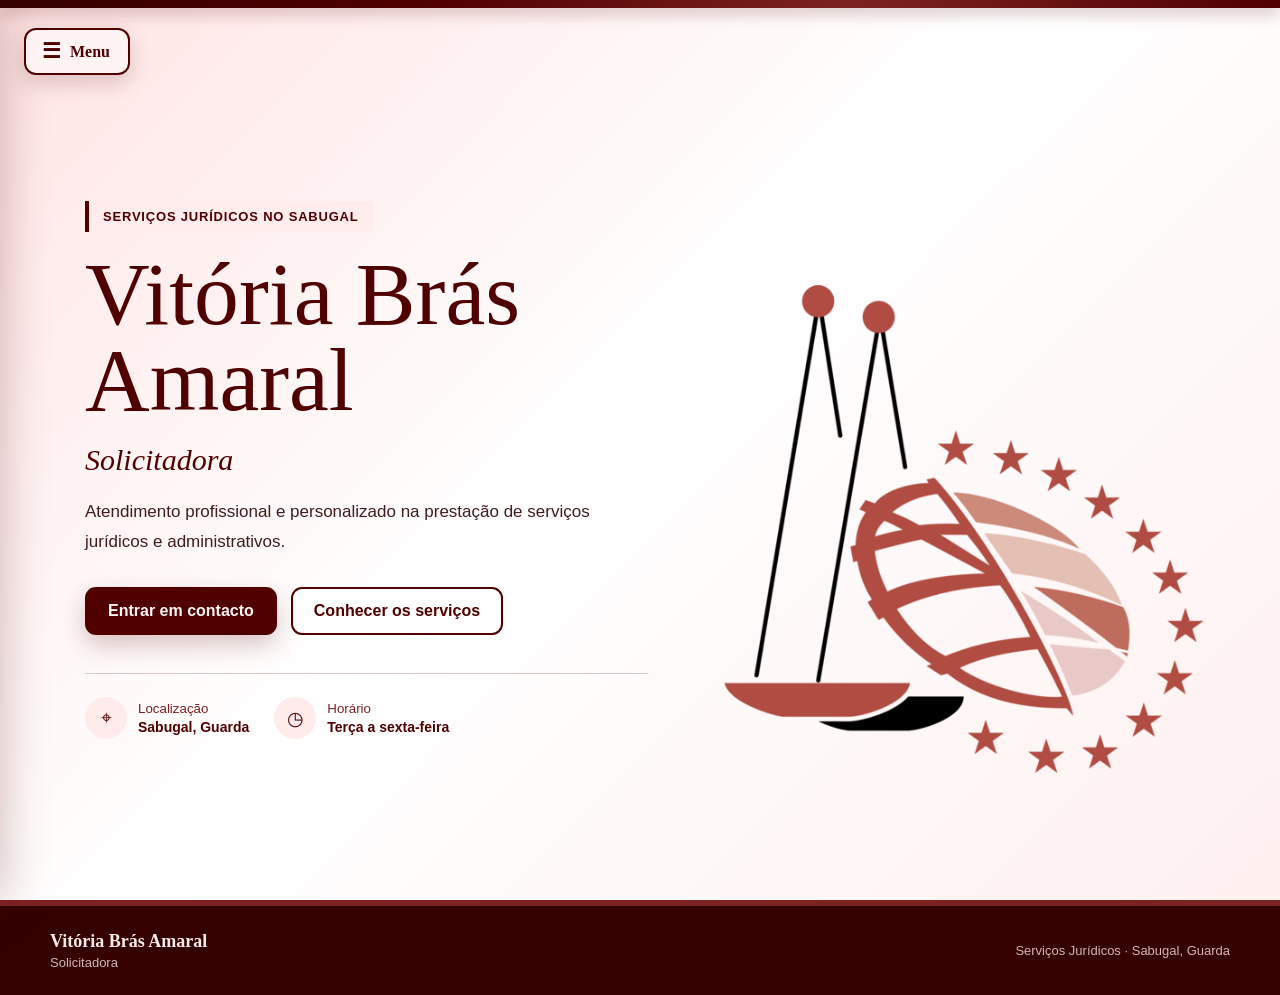
==== commit 66d17b5a: "Update index.html" ====
--- a/index.html
+++ b/index.html
@@ -166,8 +166,7 @@
                     </div>
 
                     <h1>
-                        Vitória Brás
-                        <span>Amaral</span>
+                        Vitória Brás Amaral
                     </h1>
 
                     <p class="hero-profession">
@@ -225,20 +224,13 @@
 
                 <div class="hero-image-area">
 
-                    <div class="hero-image-decoration"></div>
-
-                    <img
-                        src="solicitadora.png"
-                        alt="Imagem de apresentação profissional"
-                        class="hero-image"
-                    >
-
-                    <div class="professional-card">
-                        <span>Serviços Jurídicos</span>
-                        <strong>Confiança e proximidade</strong>
-                    </div>
-
-                </div>
+    <img
+        src="solicitadora.png"
+        alt="Símbolo dos serviços jurídicos"
+        class="hero-image"
+    >
+
+</div>
 
             </div>
         </section>
@@ -516,7 +508,7 @@
 
                     <div class="booking-content">
                         <span class="section-label">Agendamento</span>
-                        <h2>Marcar um contacto</h2>
+                        <h2>Marcar um atendimento</h2>
 
                         <p>
                             Entre em contacto para solicitar informações ou
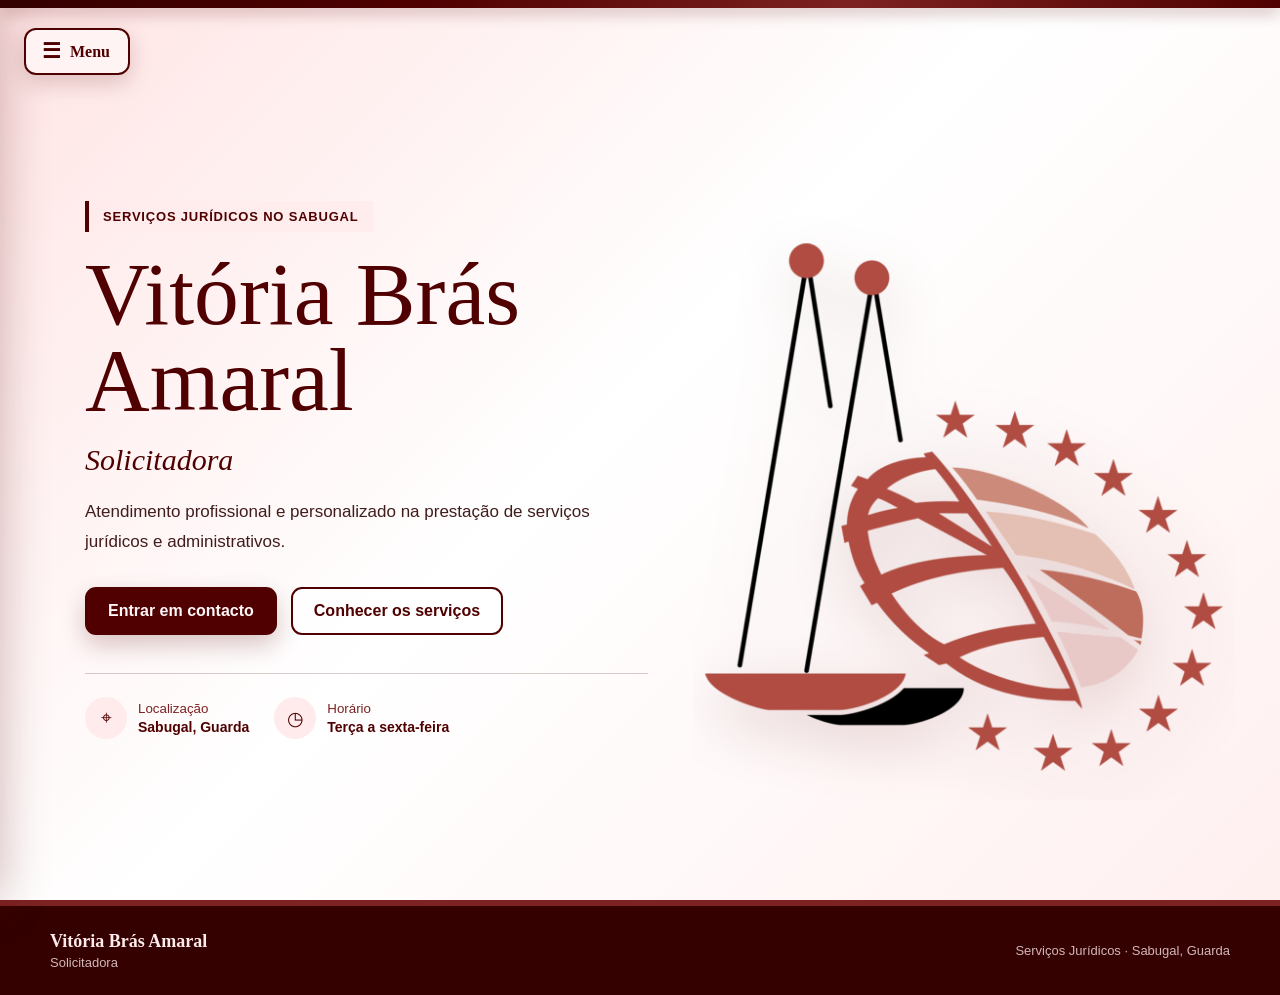
==== commit 844a17d8: "Update index.html" ====
--- a/index.html
+++ b/index.html
@@ -14,7 +14,7 @@
         content="Vitória Brás Amaral, Solicitadora no Sabugal. Serviços jurídicos, contactos e marcações."
     >
 
-    <title>Vitória Brás Amaral | Solicitadora</title>
+    <title>Vitória Brás | Solicitadora</title>
 
     <link
         rel="icon"
--- a/style.css
+++ b/style.css
@@ -1,7 +1,3 @@
-/* =========================================================
-   CONFIGURAÇÕES GERAIS
-   ========================================================= */
-
 :root {
     --vinho: rgb(80, 0, 0);
     --vinho-escuro: rgb(52, 0, 0);
@@ -118,7 +114,6 @@
 .menu-button:hover {
     color: var(--rosa-claro);
     background: var(--vinho);
-
     box-shadow: 0 10px 28px rgba(80, 0, 0, 0.28);
     transform: translateY(-2px);
 }
@@ -132,6 +127,13 @@
     font-size: 21px;
     line-height: 1;
     transition: transform var(--transicao);
+}
+
+.menu-button.open {
+    opacity: 0;
+    visibility: hidden;
+    pointer-events: none;
+    transform: translateX(-20px);
 }
 
 .menu-button.open .menu-icon {
@@ -172,26 +174,20 @@
     top: 0;
     left: 0;
     z-index: 1700;
-
     display: flex;
     flex-direction: column;
-
     width: 310px;
     max-width: 88%;
     height: 100vh;
-
     padding: 28px 22px 24px;
-
     background:
         linear-gradient(
             180deg,
             rgba(255, 235, 235, 0.98),
             rgba(255, 252, 252, 0.98)
         );
-
     border-right: 4px solid var(--vinho);
     box-shadow: 18px 0 45px rgba(80, 0, 0, 0.25);
-
     transform: translateX(-105%);
     transition: transform 0.5s cubic-bezier(0.22, 1, 0.36, 1);
 }
@@ -205,10 +201,8 @@
     align-items: flex-start;
     justify-content: space-between;
     gap: 12px;
-
     padding-top: 20px;
     padding-bottom: 22px;
-
     border-bottom: 1px solid rgba(80, 0, 0, 0.2);
 }
 
@@ -219,9 +213,10 @@
 }
 
 .sidebar-logo {
-    width: 44px;
-    height: 44px;
+    width: 56px;
+    height: 56px;
     object-fit: contain;
+    flex-shrink: 0;
 }
 
 .sidebar-brand div {
@@ -244,19 +239,14 @@
 .sidebar-close {
     display: grid;
     place-items: center;
-
     width: 38px;
     height: 38px;
-
     color: var(--vinho);
     background: transparent;
-
     border: 2px solid var(--vinho);
     border-radius: 50%;
-
     font-size: 25px;
     line-height: 1;
-
     cursor: pointer;
     transition:
         color var(--transicao),
@@ -274,7 +264,6 @@
     display: flex;
     flex-direction: column;
     gap: 9px;
-
     padding-top: 24px;
 }
 
@@ -282,19 +271,14 @@
     display: flex;
     align-items: center;
     gap: 13px;
-
     width: 100%;
     padding: 13px 15px;
-
     color: var(--vinho);
     background: rgba(255, 255, 255, 0.6);
-
     border: 2px solid transparent;
     border-radius: 12px;
-
     font-weight: bold;
     text-align: left;
-
     cursor: pointer;
     transition:
         color var(--transicao),
@@ -319,13 +303,10 @@
 .navigation-icon {
     display: grid;
     place-items: center;
-
     width: 29px;
     height: 29px;
-
     border: 1px solid currentColor;
     border-radius: 8px;
-
     font-size: 15px;
 }
 
@@ -333,12 +314,9 @@
     display: flex;
     flex-direction: column;
     gap: 4px;
-
     margin-top: auto;
     padding-top: 20px;
-
-    color: var(--vinho);
-
+    color: var(--vinho);
     border-top: 1px solid rgba(80, 0, 0, 0.2);
 }
 
@@ -454,15 +432,11 @@
 
 .hero-label {
     display: inline-block;
-
     margin-bottom: 19px;
     padding: 8px 14px;
-
     color: var(--vinho);
     background: rgba(255, 235, 235, 0.85);
-
     border-left: 4px solid var(--vinho);
-
     font-size: 13px;
     font-weight: bold;
     letter-spacing: 0.8px;
@@ -471,18 +445,11 @@
 
 .hero h1 {
     max-width: 670px;
-
     color: var(--vinho);
     font-family: Georgia, "Times New Roman", Times, serif;
     font-size: clamp(60px, 7vw, 96px);
     font-weight: normal;
     line-height: 0.96;
-}
-
-.hero h1 span {
-    display: block;
-    color: var(--vinho-claro);
-    font-style: italic;
 }
 
 .hero-profession {
@@ -603,71 +570,30 @@
 
 .hero-image-area {
     position: relative;
-
     display: flex;
     align-items: flex-end;
     justify-content: center;
-
     min-height: 660px;
-}
-
-.hero-image-decoration {
+    overflow: hidden;
+}
+
+.hero-image {
     position: absolute;
-    inset: 55px 24px 20px;
-
-    background:
-        linear-gradient(
-            145deg,
-            rgba(80, 0, 0, 0.95),
-            rgba(140, 48, 48, 0.7)
-        );
-
-    border-radius: 48% 48% 22px 22px;
-    box-shadow: var(--sombra-media);
-}
-
-.hero-image {
-    position: relative;
+    left: 50%;
+    bottom: 0;
     z-index: 2;
-
     display: block;
-
-    max-width: 100%;
+    width: min(620px, 108%);
+    height: auto;
     max-height: 620px;
-
     object-fit: contain;
-    object-position: bottom;
-}
-
-.professional-card {
-    position: absolute;
-    right: -12px;
-    bottom: 42px;
-    z-index: 3;
-
-    display: flex;
-    flex-direction: column;
-    gap: 5px;
-
-    padding: 16px 20px;
-
-    color: var(--vinho);
-    background: rgba(255, 250, 250, 0.94);
-
-    border: 1px solid rgba(80, 0, 0, 0.2);
-    border-radius: 13px;
-
-    box-shadow: var(--sombra-suave);
-}
-
-.professional-card span {
-    font-size: 12px;
-    text-transform: uppercase;
-}
-
-.professional-card strong {
-    font-family: Georgia, "Times New Roman", Times, serif;
-}
+    object-position: center bottom;
+    transform: translateX(-50%);
+    filter: drop-shadow(
+        0 20px 28px rgba(80, 0, 0, 0.16)
+    );
+}
+
 
 /* =========================================================
    SERVIÇOS
@@ -860,29 +786,21 @@
     display: flex;
     align-items: flex-start;
     gap: 14px;
-
     padding: 22px;
-
     background: rgba(255, 250, 250, 0.8);
-
     border: 1px solid rgba(80, 0, 0, 0.2);
     border-radius: 15px;
-
     box-shadow: var(--sombra-suave);
 }
 
 .contact-icon {
     display: grid;
     place-items: center;
-
     min-width: 43px;
     height: 43px;
-
-    color: var(--rosa-claro);
-    background: var(--vinho);
-
+    color: var(--branco);
+    background: var(--rosa-claro);
     border-radius: 50%;
-
     font-size: 18px;
 }
 
@@ -1139,18 +1057,15 @@
 .about-visual {
     display: grid;
     place-items: center;
-
     min-height: 460px;
-
     background:
         linear-gradient(
             145deg,
-            var(--vinho),
-            var(--vinho-claro)
+            var(--rosa-muito-claro),
+            var(--rosa-claro)
         );
-
     border-radius: 24px;
-
+    border: 1px solid var(--vinho);
     box-shadow: var(--sombra-media);
 }
 
@@ -1158,7 +1073,6 @@
     width: min(230px, 60%);
     max-height: 250px;
     object-fit: contain;
-
     filter: drop-shadow(0 12px 20px rgba(0, 0, 0, 0.2));
 }
 
@@ -1292,13 +1206,9 @@
         min-height: 460px;
     }
 
-    .hero-image-decoration {
-        inset: 35px 0 10px;
-    }
-
-    .professional-card {
-        right: 0;
-        bottom: 18px;
+   .hero-image {
+        width: min(520px, 100%);
+        max-height: 450px;
     }
 
     .section-container {
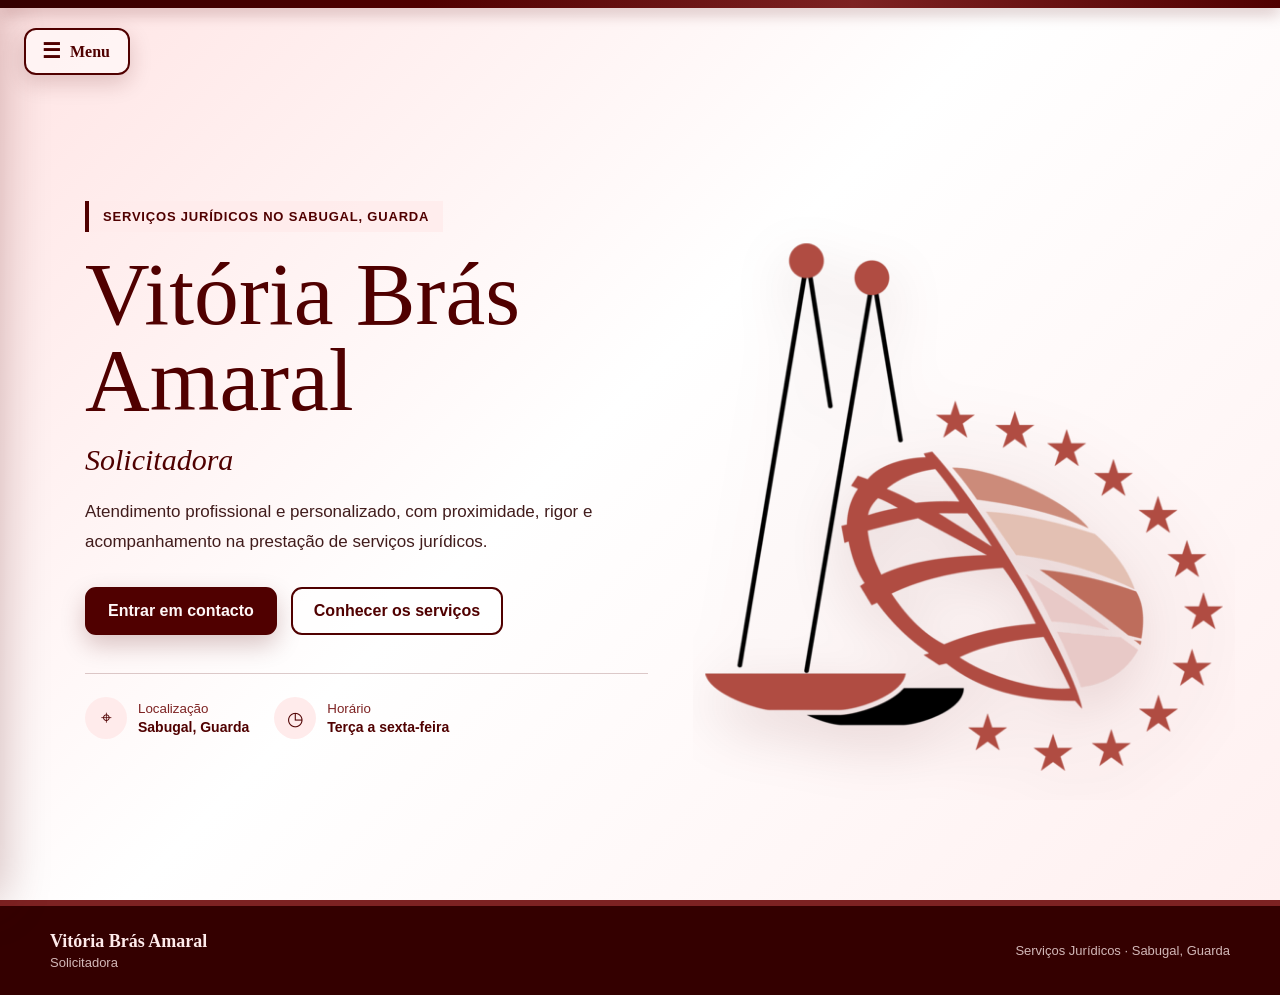
==== commit bfb53e54: "Update index.html" ====
--- a/index.html
+++ b/index.html
@@ -6,26 +6,36 @@
 
     <meta
         name="viewport"
-        content="width=device-width, initial-scale=1.0"
-    >
+        content="width=device-width, initial-scale=1.0">
 
     <meta
         name="description"
-        content="Vitória Brás Amaral, Solicitadora no Sabugal. Serviços jurídicos, contactos e marcações."
-    >
+        content="Vitória Brás Amaral, Solicitadora no Sabugal. Serviços jurídicos, contactos e marcações.">
 
     <title>Vitória Brás | Solicitadora</title>
 
     <link
         rel="icon"
         type="image/png"
-        href="balan.png"
-    >
+        href="balan.png">
+
+        <link
+    rel="preconnect"
+    href="https://fonts.googleapis.com">
+
+<link
+    rel="preconnect"
+    href="https://fonts.gstatic.com"
+    crossorigin>
+
+<link
+    href="https://fonts.googleapis.com/css2?family=Playfair+Display:wght@400;500;600;700&display=swap"
+    rel="stylesheet"
+>
 
     <link
         rel="stylesheet"
-        href="style.css"
-    >
+        href="style.css">
 </head>
 
 <body>
@@ -74,13 +84,13 @@
             </div>
 
             <button
-                type="button"
-                class="sidebar-close"
-                id="sidebarClose"
-                aria-label="Fechar menu"
-            >
-                ×
-            </button>
+    type="button"
+    class="sidebar-close"
+    id="sidebarClose"
+    aria-label="Fechar menu"
+>
+    <span aria-hidden="true">×</span>
+</button>
 
         </div>
 
@@ -162,7 +172,7 @@
                 <div class="hero-content">
 
                     <div class="hero-label">
-                        Serviços jurídicos no Sabugal
+                        Serviços jurídicos no Sabugal, Guarda
                     </div>
 
                     <h1>
@@ -174,9 +184,9 @@
                     </p>
 
                     <p class="hero-description">
-                        Atendimento profissional e personalizado na prestação
-                        de serviços jurídicos e administrativos.
-                    </p>
+    Atendimento profissional e personalizado, com proximidade,
+    rigor e acompanhamento na prestação de serviços jurídicos.
+</p>
 
                     <div class="hero-actions">
 
@@ -236,135 +246,187 @@
         </section>
 
         <!-- SERVIÇOS -->
-        <section
-            class="page-section"
-            id="servicos"
-        >
-            <div class="section-container">
-
-                <div class="section-heading">
-                    <span class="section-label">Áreas de atuação</span>
-                    <h2>Serviços disponíveis</h2>
+<section
+    class="page-section"
+    id="servicos"
+>
+    <div class="section-container">
+
+        <div class="section-heading">
+            <span class="section-label">Áreas de atuação</span>
+
+            <h2>Serviços disponíveis</h2>
+
+            <p>
+    Conheça algumas das áreas de atuação e dos serviços jurídicos,
+    notariais e de registo disponíveis.
+</p>
+        </div>
+
+        <div class="service-grid">
+
+    <article class="service-card">
+        <span class="service-number">01</span>
+        <div class="service-icon">✒</div>
+
+        <h3>Reconhecimento de assinaturas</h3>
+
+        <p>
+            Reconhecimento simples ou com menções especiais,
+            nos termos legalmente aplicáveis.
+        </p>
+    </article>
+
+    <article class="service-card">
+        <span class="service-number">02</span>
+        <div class="service-icon">▤</div>
+
+        <h3>Autenticação e certificação</h3>
+
+        <p>
+            Autenticação de documentos, certificação de fotocópias
+            e outros atos de natureza notarial.
+        </p>
+    </article>
+
+    <article class="service-card">
+        <span class="service-number">03</span>
+        <div class="service-icon">⌂</div>
+
+        <h3>Documento Particular Autenticado</h3>
+
+        <p>
+    Instrução e formalização de compra e venda, doações,
+    permutas e partilhas por herança ou divórcio.
+</p>
+    </article>
+
+    <article class="service-card">
+        <span class="service-number">04</span>
+        <div class="service-icon">⌑</div>
+
+        <h3>Registos Predial, Comercial e Automóvel</h3>
+
+        <p>
+            Preparação e acompanhamento de requisição de registos.
+        </p>
+    </article>
+
+    <article class="service-card">
+        <span class="service-number">05</span>
+        <div class="service-icon">⚖</div>
+
+        <h3>Consulta e acompanhamento jurídico</h3>
+
+        <p>
+            Esclarecimento e acompanhamento de assuntos jurídicos,
+            dentro das competências atribuídas ao solicitador.
+        </p>
+    </article>
+
+    <article class="service-card">
+        <span class="service-number">06</span>
+        <div class="service-icon">✎</div>
+
+        <h3>Contratos e negócios jurídicos</h3>
+
+        <p>
+            Elaboração de contratos e preparação de atos relacionados
+            com a constituição, alteração ou extinção de negócios jurídicos.
+        </p>
+    </article>
+
+</div>
+
+    </div>
+</section>
+
+       <!-- DOCUMENTOS -->
+<section
+    class="page-section"
+    id="documentos"
+>
+    <div class="section-container">
+
+        <div class="section-heading">
+            <span class="section-label">Informação útil</span>
+
+            <h2>Documentos e atos</h2>
+
+            <p>
+                Alguns dos documentos e atos que podem ser preparados,
+                formalizados ou tratados no âmbito dos serviços prestados.
+            </p>
+        </div>
+
+        <div class="document-list">
+
+            <article class="document-card">
+                <span class="document-icon">▤</span>
+
+                <div>
+                    <h3>Certidões</h3>
 
                     <p>
-                        Consulte algumas das áreas de apoio jurídico e
-                        administrativo disponíveis.
+                        Pedido e obtenção de certidões junto das
+                        entidades competentes.
                     </p>
                 </div>
-
-                <div class="service-grid">
-
-                    <article class="service-card">
-                        <span class="service-number">01</span>
-                        <div class="service-icon">✒</div>
-                        <h3>Reconhecimento de assinaturas</h3>
-                        <p>
-                            Apoio na identificação e reconhecimento de
-                            assinaturas em documentos.
-                        </p>
-                    </article>
-
-                    <article class="service-card">
-                        <span class="service-number">02</span>
-                        <div class="service-icon">▤</div>
-                        <h3>Autenticação de documentos</h3>
-                        <p>
-                            Autenticação e certificação de documentos para
-                            diferentes finalidades.
-                        </p>
-                    </article>
-
-                    <article class="service-card">
-                        <span class="service-number">03</span>
-                        <div class="service-icon">⚖</div>
-                        <h3>Processos jurídicos</h3>
-                        <p>
-                            Acompanhamento e apoio em diferentes procedimentos
-                            de natureza jurídica.
-                        </p>
-                    </article>
-
-                    <article class="service-card">
-                        <span class="service-number">04</span>
-                        <div class="service-icon">✓</div>
-                        <h3>Apoio administrativo</h3>
-                        <p>
-                            Preparação, organização e acompanhamento de
-                            documentação administrativa.
-                        </p>
-                    </article>
-
-                </div>
-
-            </div>
-        </section>
-
-        <!-- DOCUMENTOS -->
-        <section
-            class="page-section"
-            id="documentos"
-        >
-            <div class="section-container">
-
-                <div class="section-heading">
-                    <span class="section-label">Informação útil</span>
-                    <h2>Documentos</h2>
+            </article>
+
+            <article class="document-card">
+                <span class="document-icon">✒</span>
+
+                <div>
+                    <h3>Contratos</h3>
 
                     <p>
-                        Alguns dos documentos que podem ser tratados ou
-                        preparados no âmbito dos serviços prestados.
+                        Elaboração e preparação de contratos e atos
+                        relacionados com negócios jurídicos.
                     </p>
                 </div>
-
-                <div class="document-list">
-
-                    <article class="document-card">
-                        <span class="document-icon">▤</span>
-
-                        <div>
-                            <h3>Certidões</h3>
-                            <p>
-                                Apoio na obtenção e tratamento de certidões.
-                            </p>
-                        </div>
-                    </article>
-
-                    <article class="document-card">
-                        <span class="document-icon">✒</span>
-
-                        <div>
-                            <h3>Procurações</h3>
-                            <p>
-                                Preparação e acompanhamento de procurações.
-                            </p>
-                        </div>
-                    </article>
-
-                    <article class="document-card">
-                        <span class="document-icon">✓</span>
-
-                        <div>
-                            <h3>Declarações</h3>
-                            <p>
-                                Preparação de declarações e documentos
-                                administrativos.
-                            </p>
-                        </div>
-                    </article>
-
-                </div>
-
-                <div class="section-note">
-                    <span>i</span>
+            </article>
+
+            <article class="document-card">
+                <span class="document-icon">⌑</span>
+
+                <div>
+                    <h3>Documentos particulares autenticados</h3>
 
                     <p>
-                        Para confirmar os documentos necessários para cada
-                        serviço, entre diretamente em contacto.
+                        Preparação de documentos particulares e dos
+                        respetivos termos de autenticação.
                     </p>
                 </div>
-
-            </div>
-        </section>
+            </article>
+
+            <article class="document-card">
+                <span class="document-icon">✓</span>
+
+                <div>
+                    <h3>Certificação de fotocópias</h3>
+
+                    <p>
+                        Certificação da conformidade de fotocópias
+                        com os documentos apresentados.
+                    </p>
+                </div>
+            </article>
+
+        </div>
+
+        <div class="section-note">
+            <span>i</span>
+
+            <p>
+                Os documentos necessários variam consoante o ato
+                ou serviço. Para confirmar o que deve apresentar,
+                entre diretamente em contacto.
+            </p>
+        </div>
+
+    </div>
+</section>
 
         <!-- CONTACTOS -->
         <section
@@ -588,10 +650,9 @@
                         <h2>Sobre</h2>
 
                         <p>
-                            Profissional com experiência na prestação de
-                            serviços jurídicos e administrativos, com
-                            atendimento no Sabugal.
-                        </p>
+    Prestação de serviços jurídicos com acompanhamento
+    profissional e atendimento no Sabugal, Guarda.
+</p>
 
                         <p>
                             Para obter informações detalhadas sobre um processo,
